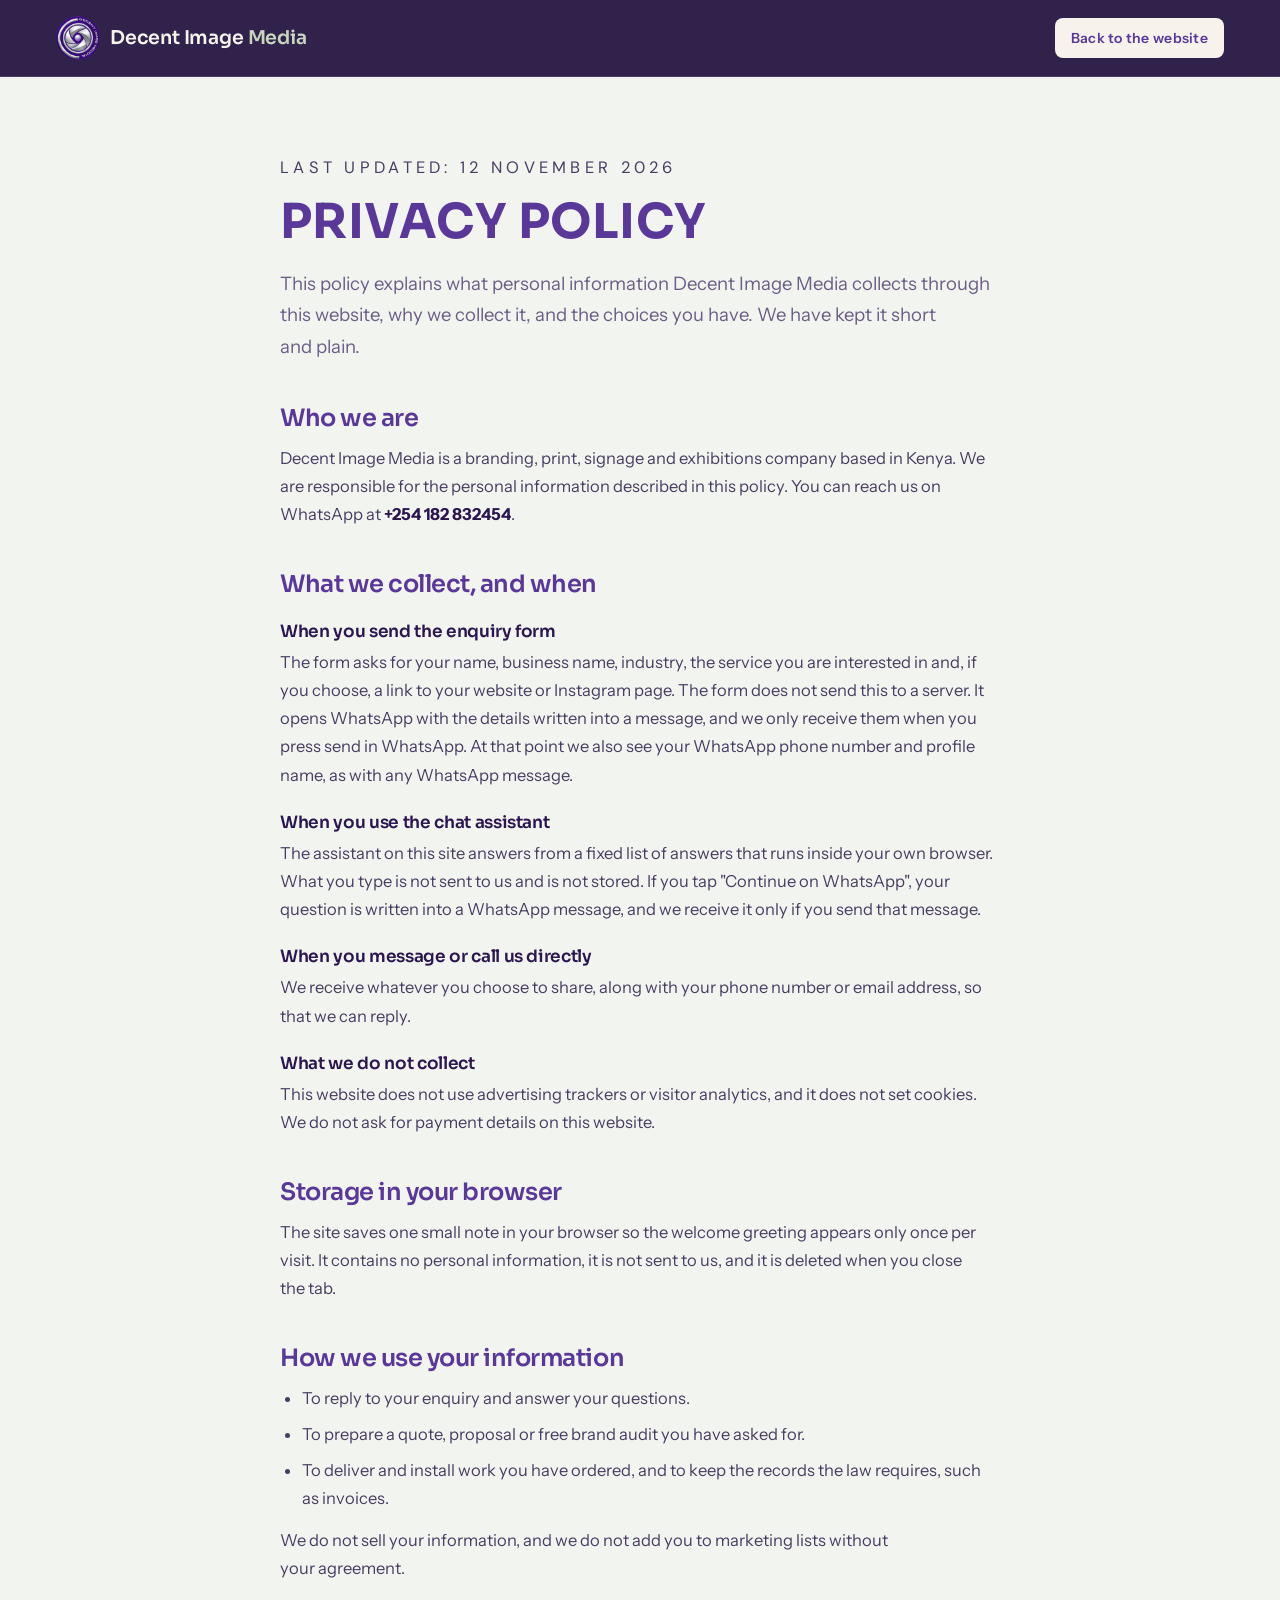
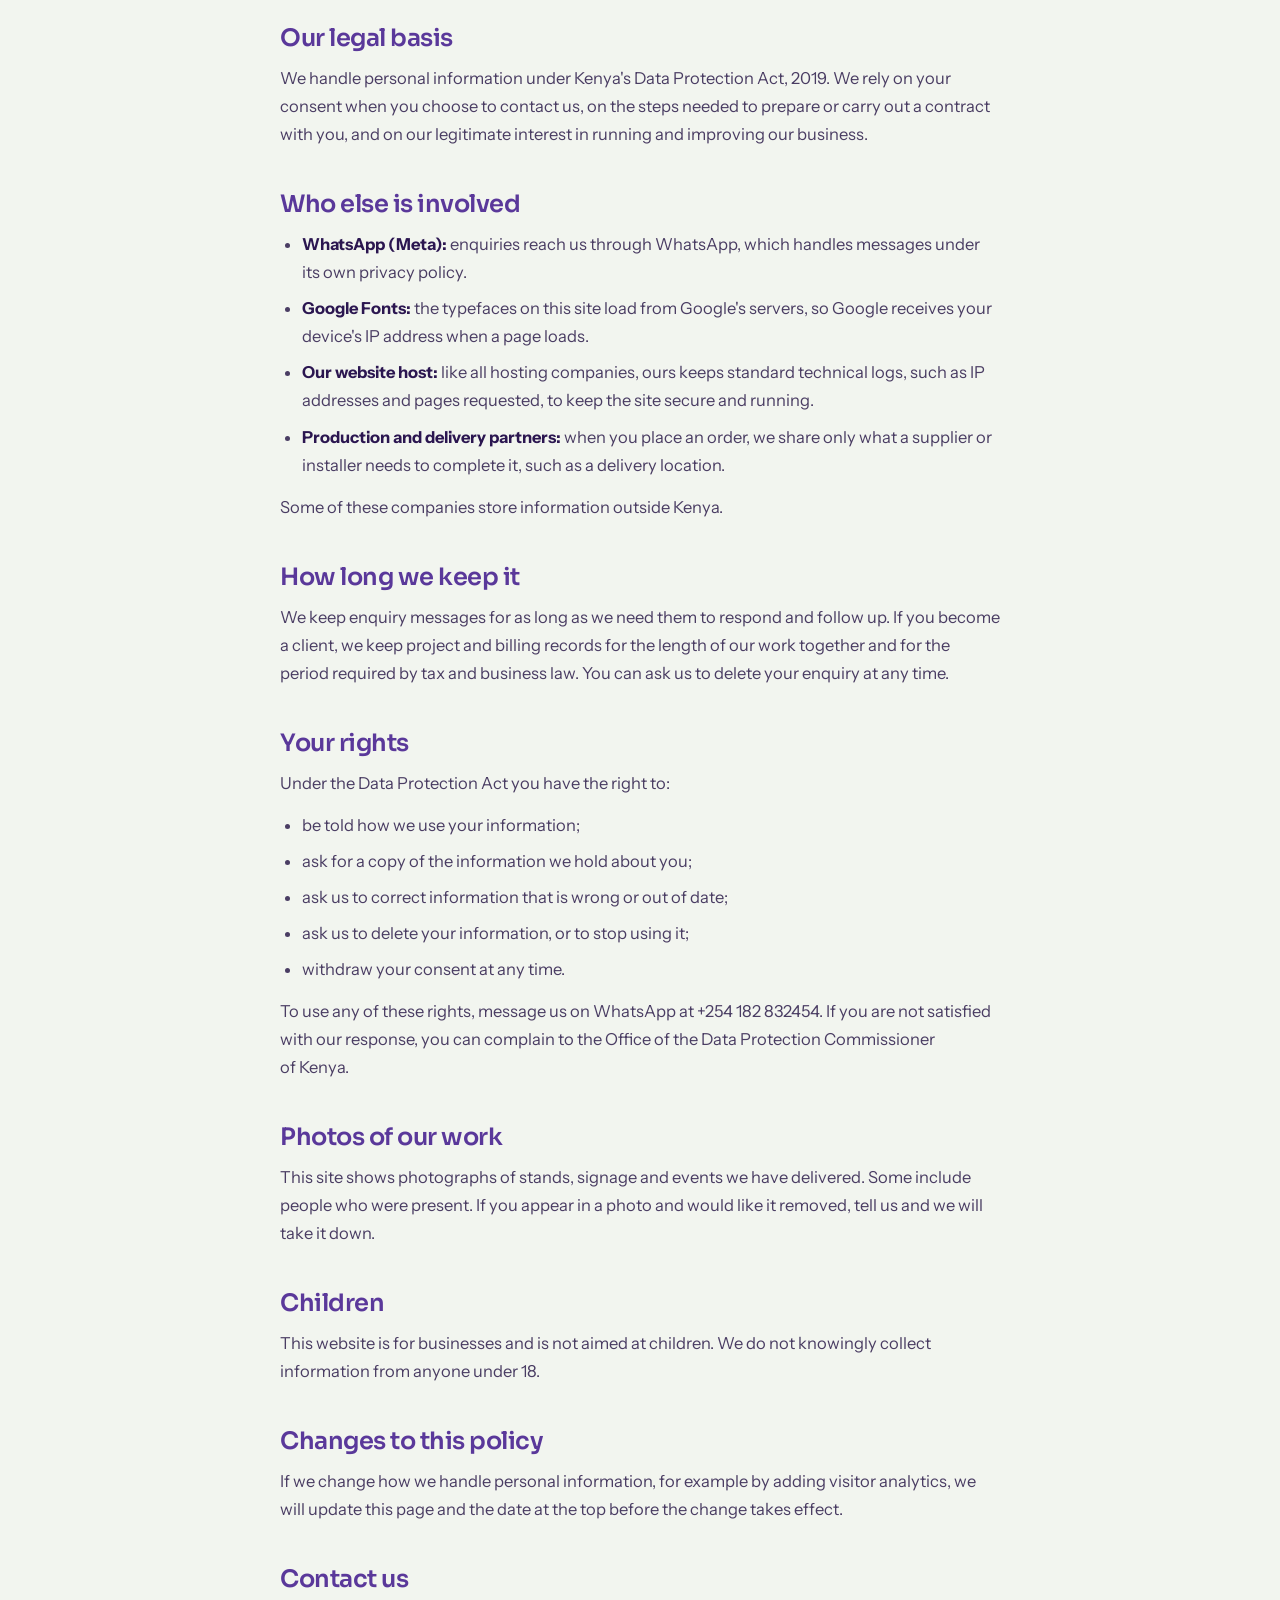
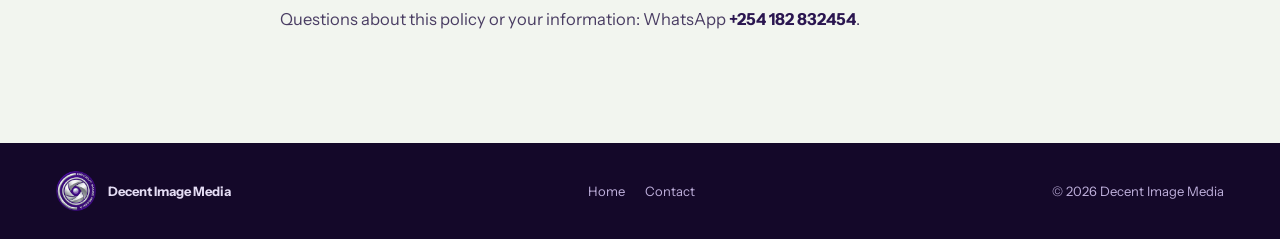
==== privacy.html @ 359ee197 "Add privacy policy page and link it from the footer and form Co-Authored-By: Claude Fable 5.2 <norep" ====
<!doctype html>
<html lang="en">
<head>
<meta charset="utf-8">
<meta name="viewport" content="width=device-width, initial-scale=1">
<title>Privacy Policy | Decent Image Media</title>
<meta name="description" content="How Decent Image Media collects, uses and protects personal information from visitors to this website.">
<link rel="preconnect" href="https://fonts.googleapis.com">
<link rel="preconnect" href="https://fonts.gstatic.com" crossorigin>
<link href="https://fonts.googleapis.com/css2?family=DM+Sans:wght@400;500&family=Instrument+Sans:wght@400;500;600&family=Sora:wght@400;500;600;700&family=Syncopate:wght@700&display=swap" rel="stylesheet">
<link rel="icon" type="image/png" href="favicon.png">
<link rel="stylesheet" href="styles.css">
</head>
<body>
<a class="skip" href="#policy">Skip to content</a>

<header class="nav">
  <a class="logo" href="index.html" aria-label="Decent Image Media home">
    <img class="logo-img" src="logo.png" width="44" height="44" alt=""><span>Decent Image <em>Media</em></span>
  </a>
  <a class="btn btn-sm" href="index.html">Back to the website</a>
</header>

<main id="policy" class="policy">
  <p class="eyebrow">Last updated: 12 November 2026</p>
  <h1>Privacy Policy</h1>
  <p class="policy-lead">This policy explains what personal information Decent Image Media collects through this website, why we collect it, and the choices you have. We have kept it short and plain.</p>

  <!-- DRAFT: have a lawyer review this before relying on it.
       TODO(owner): add your registered business name, office address and privacy email under "Who we are" and "Contact us". -->

  <h2>Who we are</h2>
  <p>Decent Image Media is a branding, print, signage and exhibitions company based in Kenya. We are responsible for the personal information described in this policy. You can reach us on WhatsApp at <strong>+254 182 832454</strong>.</p>

  <h2>What we collect, and when</h2>
  <h3>When you send the enquiry form</h3>
  <p>The form asks for your name, business name, industry, the service you are interested in and, if you choose, a link to your website or Instagram page. The form does not send this to a server. It opens WhatsApp with the details written into a message, and we only receive them when you press send in WhatsApp. At that point we also see your WhatsApp phone number and profile name, as with any WhatsApp message.</p>

  <h3>When you use the chat assistant</h3>
  <p>The assistant on this site answers from a fixed list of answers that runs inside your own browser. What you type is not sent to us and is not stored. If you tap "Continue on WhatsApp", your question is written into a WhatsApp message, and we receive it only if you send that message.</p>

  <h3>When you message or call us directly</h3>
  <p>We receive whatever you choose to share, along with your phone number or email address, so that we can reply.</p>

  <h3>What we do not collect</h3>
  <p>This website does not use advertising trackers or visitor analytics, and it does not set cookies. We do not ask for payment details on this website.</p>

  <h2>Storage in your browser</h2>
  <p>The site saves one small note in your browser so the welcome greeting appears only once per visit. It contains no personal information, it is not sent to us, and it is deleted when you close the tab.</p>

  <h2>How we use your information</h2>
  <ul>
    <li>To reply to your enquiry and answer your questions.</li>
    <li>To prepare a quote, proposal or free brand audit you have asked for.</li>
    <li>To deliver and install work you have ordered, and to keep the records the law requires, such as invoices.</li>
  </ul>
  <p>We do not sell your information, and we do not add you to marketing lists without your agreement.</p>

  <h2>Our legal basis</h2>
  <p>We handle personal information under Kenya's Data Protection Act, 2019. We rely on your consent when you choose to contact us, on the steps needed to prepare or carry out a contract with you, and on our legitimate interest in running and improving our business.</p>

  <h2>Who else is involved</h2>
  <ul>
    <li><strong>WhatsApp (Meta):</strong> enquiries reach us through WhatsApp, which handles messages under its own privacy policy.</li>
    <li><strong>Google Fonts:</strong> the typefaces on this site load from Google's servers, so Google receives your device's IP address when a page loads.</li>
    <li><strong>Our website host:</strong> like all hosting companies, ours keeps standard technical logs, such as IP addresses and pages requested, to keep the site secure and running.</li>
    <li><strong>Production and delivery partners:</strong> when you place an order, we share only what a supplier or installer needs to complete it, such as a delivery location.</li>
  </ul>
  <p>Some of these companies store information outside Kenya.</p>

  <h2>How long we keep it</h2>
  <p>We keep enquiry messages for as long as we need them to respond and follow up. If you become a client, we keep project and billing records for the length of our work together and for the period required by tax and business law. You can ask us to delete your enquiry at any time.</p>

  <h2>Your rights</h2>
  <p>Under the Data Protection Act you have the right to:</p>
  <ul>
    <li>be told how we use your information;</li>
    <li>ask for a copy of the information we hold about you;</li>
    <li>ask us to correct information that is wrong or out of date;</li>
    <li>ask us to delete your information, or to stop using it;</li>
    <li>withdraw your consent at any time.</li>
  </ul>
  <p>To use any of these rights, message us on WhatsApp at +254 182 832454. If you are not satisfied with our response, you can complain to the Office of the Data Protection Commissioner of Kenya.</p>

  <h2>Photos of our work</h2>
  <p>This site shows photographs of stands, signage and events we have delivered. Some include people who were present. If you appear in a photo and would like it removed, tell us and we will take it down.</p>

  <h2>Children</h2>
  <p>This website is for businesses and is not aimed at children. We do not knowingly collect information from anyone under 18.</p>

  <h2>Changes to this policy</h2>
  <p>If we change how we handle personal information, for example by adding visitor analytics, we will update this page and the date at the top before the change takes effect.</p>

  <h2>Contact us</h2>
  <p>Questions about this policy or your information: WhatsApp <strong>+254 182 832454</strong>.</p>
</main>

<footer class="footer">
  <div class="foot-brand">
    <img src="logo.png" width="40" height="40" alt="">
    <div><b>Decent Image Media</b></div>
  </div>
  <div class="foot-links"><a href="index.html">Home</a><a href="index.html#book">Contact</a></div>
  <span>© 2026 Decent Image Media</span>
</footer>
</body>
</html>
---- styles.css ----
:root{
  /* very faded sage surfaces */
  --bg:#f2f5ef; --bg2:#e8eee4; --card:#fafbf8; --line:#d5ddd0;
  /* purple for type, icons, accents */
  --ink:#2b1650; --muted:#6c5d86;
  --purple:#5a389a; --purple2:#7650b8; --purple-deep:#1f0f3d;
  --on-purple:#f6f2fc;
  --serif:"Cormorant Garamond",Georgia,"Times New Roman",serif;
  --sans:Inter,system-ui,-apple-system,"Segoe UI",Roboto,sans-serif;
}
*{box-sizing:border-box;margin:0;padding:0}
html{scroll-behavior:smooth}
body{background:var(--bg);color:var(--ink);font:400 16px/1.6 var(--sans);-webkit-font-smoothing:antialiased}
a{color:inherit;text-decoration:none}
img,video{max-width:100%;display:block}
em{font-style:italic;color:var(--purple2)}

/* placeholders: obvious until replaced with real data */
.ph{outline:1px dashed rgba(90,56,154,.55);outline-offset:2px;border-radius:3px}

.bar{background:var(--purple-deep);color:#d9cdf0;text-align:center;font-size:13px;padding:9px 16px}
.bar strong{font-variant-numeric:tabular-nums;margin:0 6px;color:#fff}

.nav{display:flex;align-items:center;justify-content:space-between;gap:16px;padding:16px clamp(16px,5vw,56px);position:sticky;top:0;z-index:10;background:rgba(242,245,239,.92);backdrop-filter:blur(10px);border-bottom:1px solid var(--line)}
.logo{display:flex;align-items:center;gap:10px;font-family:var(--serif);font-size:22px;font-weight:600;letter-spacing:.02em;color:var(--purple)}
.logo-img{width:44px;height:44px;border-radius:50%;display:block}
.sr{position:absolute;left:-9999px}
.logo-mark{display:grid;place-items:center;width:34px;height:34px;border:1.5px solid var(--purple);color:var(--purple);font-size:20px}
.nav nav{display:flex;gap:28px;font-size:14px;color:var(--muted)}
.nav nav a:hover{color:var(--purple)}

.btn{display:inline-block;background:var(--purple);color:var(--on-purple);font-weight:600;border-radius:2px;padding:12px 22px;letter-spacing:.02em;transition:transform .15s,box-shadow .15s,background .15s}
.btn:hover{background:var(--purple2);transform:translateY(-1px);box-shadow:0 8px 26px rgba(90,56,154,.28)}
.btn-sm{padding:9px 16px;font-size:14px}
.btn-lg{padding:16px 34px;font-size:17px}
.btn-ghost{color:var(--purple);border-bottom:1px solid var(--purple);padding-bottom:2px}

.hero{max-width:980px;margin:0 auto;padding:clamp(28px,4vw,56px) 20px 56px;text-align:center}
.eyebrow{text-transform:uppercase;letter-spacing:.22em;font-size:12px;color:var(--purple2);margin-bottom:20px}
h1,h2,h3{font-family:var(--serif);font-weight:600;line-height:1.1;color:var(--purple)}
h1{font-size:clamp(34px,4.6vw,54px);margin-bottom:28px}
h2{font-size:clamp(30px,4.2vw,46px);margin-bottom:18px;text-align:center}
h3{font-size:22px;margin-bottom:8px}

.vsl{position:relative;aspect-ratio:16/9;max-width:820px;margin:0 auto 32px;background:radial-gradient(circle at 50% 40%,#4a2f80,#1f0f3d);border-radius:6px;display:grid;place-items:center;overflow:hidden;box-shadow:0 30px 70px rgba(43,22,80,.28)}
.vsl video,.vsl iframe{position:absolute;inset:0;width:100%;height:100%}
.vsl-play{width:76px;height:76px;border-radius:50%;border:1.5px solid #cfc0ee;background:rgba(255,255,255,.1);color:#fff;display:grid;place-items:center;cursor:pointer;transition:transform .2s,background .2s}
.vsl-play:hover{transform:scale(1.07);background:rgba(255,255,255,.2)}
.vsl-note{position:absolute;bottom:12px;left:0;right:0;font-size:12px;color:#cfc0ee;padding:0 16px}

.cta-row{display:flex;gap:24px;align-items:center;justify-content:center;flex-wrap:wrap}
.trust-near-cta{list-style:none;display:flex;gap:10px 26px;justify-content:center;flex-wrap:wrap;margin-top:18px;font-size:14px;color:var(--muted)}
.trust-near-cta.center{margin-top:22px}
.star{color:var(--purple2);letter-spacing:2px}

.stats{display:grid;grid-template-columns:repeat(4,1fr);max-width:1100px;margin:0 auto;border-block:1px solid var(--line)}
.stats div{padding:30px 16px;text-align:center;border-right:1px solid var(--line)}
.stats div:last-child{border-right:0}
.stats b{display:block;font:600 clamp(30px,4vw,46px)/1 var(--serif);color:var(--purple);margin-bottom:8px}
.stats span{font-size:13px;color:var(--muted)}

.section{padding:clamp(56px,8vw,96px) clamp(16px,5vw,56px)}
.section.alt{background:var(--bg2)}
.section>*{max-width:1100px;margin-inline:auto}
.lead{text-align:center;color:var(--muted);max-width:640px!important;margin-bottom:36px}
.section h2+.grid3,.section h2+.grid4{margin-top:36px}
.grid3{display:grid;grid-template-columns:repeat(3,1fr);gap:20px}
.grid4{display:grid;grid-template-columns:repeat(4,1fr);gap:20px}
.card{background:var(--card);border:1px solid var(--line);border-radius:4px;padding:26px}
.card p,.card footer{color:var(--muted);font-size:15px}
blockquote.card footer{margin-top:14px;font-size:13px}

.offer{display:grid;grid-template-columns:1.3fr 1fr;gap:0;border:1.5px solid var(--purple);border-radius:4px;overflow:hidden;margin-top:32px!important}
.offer-body{padding:32px;background:var(--card)}
.offer-why{color:var(--muted);margin-bottom:20px;font-size:15px}
.offer-why strong{color:var(--purple)}
.checks{list-style:none;display:grid;gap:12px}
.checks li{padding-left:28px;position:relative}
.checks li::before{content:"✓";position:absolute;left:0;color:var(--purple2);font-weight:700}
.offer-price{padding:32px;background:var(--purple-deep);color:var(--on-purple);display:flex;flex-direction:column;gap:14px;align-items:center;justify-content:center;text-align:center}
.was{text-decoration:line-through;color:#bfb0dc}
.now{font:600 36px/1.1 var(--serif);color:#fff}
.offer-price small{color:#bfb0dc}
.offer-price .btn{background:var(--bg);color:var(--purple)}
.offer-price .btn:hover{background:#fff}

.steps{list-style:none;display:grid;grid-template-columns:repeat(3,1fr);gap:20px;margin-top:36px!important}
.steps li{padding:8px 20px 8px 0}
.steps b{display:grid;place-items:center;width:42px;height:42px;border:1.5px solid var(--purple);color:var(--purple);border-radius:50%;margin-bottom:14px;font-family:var(--serif);font-size:20px}
.steps p{color:var(--muted);font-size:15px}

.faq{max-width:760px!important;margin-top:28px!important}
.faq details{border-bottom:1px solid var(--line);padding:18px 0}
.faq summary{cursor:pointer;font-weight:500;list-style:none;display:flex;justify-content:space-between;gap:12px;color:var(--purple)}
.faq summary::after{content:"+";color:var(--purple2)}
.faq details[open] summary::after{content:"–"}
.faq p{color:var(--muted);margin-top:10px;font-size:15px}

.final{text-align:center;padding:clamp(64px,9vw,110px) 20px;background:linear-gradient(180deg,var(--bg2),#dfe8da)}
.final h2{max-width:720px;margin-inline:auto}
.final p{color:var(--muted);margin-bottom:28px}
.form{max-width:520px;margin:0 auto;display:grid;gap:14px;text-align:left}
.form label{display:grid;gap:6px;font-size:13px;color:var(--muted)}
.form input,.form select{background:#fff;border:1px solid var(--line);color:var(--ink);border-radius:2px;padding:13px 14px;font:inherit;font-size:16px}
.form input:focus,.form select:focus{outline:2px solid var(--purple2);outline-offset:1px}
.form .btn{margin-top:6px;border:0;cursor:pointer;text-align:center}
.form-note{font-size:13px;margin:0!important;text-align:center}

.footer{display:flex;justify-content:space-between;flex-wrap:wrap;gap:8px;padding:28px clamp(16px,5vw,56px);background:var(--purple-deep);font-size:13px;color:#bfb0dc}
.footer a:hover{color:#fff}

@media(max-width:860px){
  .nav nav{display:none}
  .grid3,.steps,.offer{grid-template-columns:1fr}
  .grid4{grid-template-columns:1fr 1fr}
  .stats{grid-template-columns:1fr 1fr}
  .stats div:nth-child(2){border-right:0}
  .stats div:nth-child(-n+2){border-bottom:1px solid var(--line)}
  .bar-slots{display:none}
}
@media(max-width:520px){
  .grid4{grid-template-columns:1fr}
  .btn-sm{padding:8px 12px;font-size:13px}
  .logo{font-size:18px}
}
@media(prefers-reduced-motion:reduce){*{transition:none!important;scroll-behavior:auto!important}}

/* packages */
.packages{display:grid;grid-template-columns:repeat(3,1fr);gap:22px;align-items:stretch;margin-top:36px!important}
.pack{position:relative;display:flex;flex-direction:column;gap:12px;background:var(--card);border:1px solid var(--line);border-radius:4px;padding:30px 26px}
.pack .checks{flex:1;align-content:start;margin:4px 0 8px;font-size:15px}
.pack .btn{text-align:center;align-self:stretch}
.pack-tag{font-size:12px;letter-spacing:.06em;text-transform:uppercase;color:var(--purple2)}
.pack-line{font-family:var(--serif);font-size:22px;font-style:italic;color:var(--muted)}
.pack-inc{font-weight:600;color:var(--purple);font-size:14px}
.pack-result{font-size:14px;color:var(--muted)}
.pack-result strong{color:var(--purple)}
.pack-featured{background:var(--purple-deep);border-color:var(--purple-deep);color:var(--on-purple);transform:translateY(-14px);box-shadow:0 30px 60px rgba(43,22,80,.3)}
.pack-featured h3{color:#fff}
.pack-featured .pack-tag,.pack-featured .pack-line,.pack-featured .pack-result,.pack-featured .pack-inc{color:#cfc0ee}
.pack-featured .pack-result strong{color:#fff}
.pack-featured .checks li::before{color:#bda6f0}
.pack-featured .btn{background:var(--bg);color:var(--purple)}
.pack-featured .btn:hover{background:#fff}
.pack-badge{position:absolute;top:-13px;left:50%;transform:translateX(-50%);background:var(--purple2);color:#fff;font-size:12px;font-weight:600;letter-spacing:.12em;text-transform:uppercase;padding:5px 16px;border-radius:99px}
.pack-note{max-width:720px!important;text-align:center;color:var(--muted);font-size:14px;margin-top:34px!important}
@media(max-width:1000px){.packages{grid-template-columns:1fr;max-width:520px;margin-inline:auto}.pack-featured{transform:none;order:-1}}

/* two-part structure */
.eyebrow.center{text-align:center;margin-bottom:14px}
.sub{text-align:center;margin-top:56px!important;margin-bottom:20px;font-size:28px}

/* events & exhibitions */
.stands{display:grid;grid-template-columns:1fr 1fr;gap:24px;margin-top:36px!important}
.stand{display:flex;flex-direction:column;background:var(--card);border:1px solid var(--line);border-radius:4px;overflow:hidden}
.stand-body{display:flex;flex-direction:column;gap:12px;padding:28px 26px;flex:1}
.stand-body .checks{flex:1;align-content:start;font-size:15px;margin:4px 0 8px}
.stand-body .btn{text-align:center}
.photo{aspect-ratio:16/10;display:grid;place-items:center;background:repeating-linear-gradient(135deg,#e3eadf 0 14px,#eaf0e6 14px 28px);color:var(--muted);font-size:13px;outline-offset:-10px}
.stand img{aspect-ratio:16/10;width:100%;object-fit:cover}
.chips{list-style:none;display:flex;flex-wrap:wrap;justify-content:center;gap:10px;max-width:820px!important}
.chips li{border:1px solid var(--purple);color:var(--purple);border-radius:99px;padding:8px 18px;font-size:14px;background:var(--card)}
.record{display:grid;grid-template-columns:repeat(3,1fr);gap:22px}
.record-card{background:var(--card);border:1px solid var(--line);border-radius:4px;padding:34px 30px;display:flex;flex-direction:column;gap:38px}
.record-card b{align-self:flex-end;font:500 clamp(40px,5vw,64px)/1 var(--sans);color:#b9b3c6;letter-spacing:-.02em}
.record-card b small{font-size:.38em;font-weight:500;margin-left:2px}
.record-card.accent b{color:var(--purple)}
.record-card span{font-size:18px;color:var(--ink);max-width:14ch}
@media(max-width:860px){.stands,.record{grid-template-columns:1fr}.record-card{gap:18px}}

/* ===== v4: agency layout ===== */
.hero-sub{max-width:620px;margin:-8px auto 32px;color:var(--muted);font-size:17px}
h1{font-size:clamp(40px,6.4vw,78px);letter-spacing:-.01em}

.logos{text-align:center;padding:34px 16px;border-bottom:1px solid var(--line)}
.logos p{font-size:12px;letter-spacing:.18em;text-transform:uppercase;color:var(--muted);margin-bottom:18px}
.logo-row{display:flex;flex-wrap:wrap;justify-content:center;gap:16px 40px;color:#a49bb6;font-weight:600}

.sec-head{display:flex;justify-content:space-between;align-items:flex-end;gap:16px;flex-wrap:wrap;margin-bottom:30px}
.sec-head h2{text-align:left;margin:0}
.sec-head p{color:var(--muted)}
.work{display:grid;grid-template-columns:repeat(3,1fr);gap:18px}
.tile{display:block;border-radius:4px;overflow:hidden;background:var(--card);border:1px solid var(--line);transition:transform .2s}
.tile:hover{transform:translateY(-3px)}
.tile-xl{grid-column:span 2;grid-row:span 2}
.tile-xl .photo{aspect-ratio:auto;height:calc(100% - 64px);min-height:300px}
.tile-cap{display:flex;justify-content:space-between;gap:10px;padding:16px 18px;font-size:14px;height:64px;align-items:center}
.tile-cap span{color:var(--purple);font-weight:600}
.tile-cap b{color:var(--muted);font-weight:400}

.lines{display:grid;grid-template-columns:1fr 1fr;gap:20px;margin-top:36px!important}
.line{background:var(--card);border:1px solid var(--line);border-radius:4px;padding:30px 28px}
.line-no{display:block;font:600 14px/1 var(--sans);letter-spacing:.14em;color:var(--purple2);margin-bottom:14px}
.line h3{font-size:30px}
.line-sub{color:var(--muted);font-size:15px;margin-bottom:18px}
.tags{list-style:none;display:flex;flex-wrap:wrap;gap:8px}
.tags li{background:var(--bg2);color:var(--ink);border-radius:99px;padding:6px 14px;font-size:13px}
.pack .btn{margin-top:auto}

/* dark "main stage" section for events */
.stage{background:var(--purple-deep);color:var(--on-purple)}
.stage h2,.stage h3{color:#fff}
.stage .lead,.stage .eyebrow{color:#cfc0ee}
.stage .stand{background:#2a1850;border-color:#3d2a66}
.stage .stand .pack-tag{color:#bda6f0}
.stage .stand .pack-line,.stage .stand .checks{color:#e4dcf4}
.stage .checks li::before{color:#bda6f0}
.stage .stand .btn{background:var(--bg);color:var(--purple)}
.stage .photo{background:repeating-linear-gradient(135deg,#2f1c58 0 14px,#35215f 14px 28px);color:#bda6f0}
.stage .chips li{background:transparent;border-color:#bda6f0;color:#e4dcf4}
.stage .record{margin-top:56px!important}
.stage .record-card{background:#2a1850;border-color:#3d2a66}
.stage .record-card b{color:#7d6aa3}
.stage .record-card.accent b{color:#d9c8ff}
.stage .record-card span{color:#e4dcf4}
.stage .ph{outline-color:rgba(189,166,240,.6)}

.steps4{grid-template-columns:repeat(4,1fr)}
.grid3 .card .line-no{margin-bottom:10px}

.footer{align-items:center}
.foot-brand{display:flex;gap:12px;align-items:center;color:#e4dcf4}
.foot-links{display:flex;gap:20px;flex-wrap:wrap}

@media(max-width:860px){
  .work{grid-template-columns:1fr 1fr}
  .tile-xl{grid-column:span 2;grid-row:auto}
  .tile-xl .photo{height:auto;aspect-ratio:16/10;min-height:0}
  .lines,.steps4{grid-template-columns:1fr}
}
@media(max-width:520px){
  .work{grid-template-columns:1fr}
  .tile-xl{grid-column:auto}
}

/* real work photos */
.tile img{width:100%;aspect-ratio:16/10;object-fit:cover;display:block}
.tile-xl img{aspect-ratio:auto;height:calc(100% - 64px);min-height:300px}
.stand img{width:100%;aspect-ratio:16/10;object-fit:cover;object-position:center 35%}
.logo-row span{font:600 20px/1 var(--serif);color:var(--purple);opacity:.75;letter-spacing:.02em}
@media(max-width:860px){.tile-xl img{height:auto;aspect-ratio:16/10;min-height:0}}
/* equal-height work grid: photos fill each tile */
.work{grid-auto-rows:330px}
.tile{display:flex;flex-direction:column}
.tile img,.tile .photo{flex:1;min-height:0;height:auto;aspect-ratio:auto}
.tile-cap{flex:none}
@media(max-width:860px){
  .work{grid-auto-rows:auto}
  .tile img,.tile .photo{flex:none;aspect-ratio:16/10}
}

/* ===================== v5: type, motion, polish ===================== */
/* Licensed fonts: drop .woff2 files in /fonts (see fonts/README.md). Fallbacks load until then. */
@font-face{font-family:"Couture";src:local("Couture"),url(fonts/Couture-Bold.woff2) format("woff2");font-weight:700;font-display:swap}
@font-face{font-family:"PolySans";src:local("PolySans Neutral"),url(fonts/PolySans-Neutral.woff2) format("woff2");font-weight:400;font-display:swap}
@font-face{font-family:"PolySans";src:local("PolySans Median"),url(fonts/PolySans-Median.woff2) format("woff2");font-weight:500 600;font-display:swap}
@font-face{font-family:"PolySans";src:local("PolySans Bulky"),url(fonts/PolySans-Bulky.woff2) format("woff2");font-weight:700;font-display:swap}
@font-face{font-family:"Peridot";src:local("Peridot PE"),local("Peridot"),url(fonts/Peridot-Regular.woff2) format("woff2");font-weight:400;font-display:swap}
@font-face{font-family:"Peridot";src:url(fonts/Peridot-Medium.woff2) format("woff2");font-weight:500;font-display:swap}
@font-face{font-family:"Peridot";src:url(fonts/Peridot-SemiBold.woff2) format("woff2");font-weight:600;font-display:swap}
@font-face{font-family:"Quartz";src:local("Quartz"),url(fonts/Quartz-Regular.woff2) format("woff2");font-weight:400;font-display:swap}
@font-face{font-family:"Quartz";src:url(fonts/Quartz-Medium.woff2) format("woff2");font-weight:500 600;font-display:swap}

:root{
  --display:"Couture","Syncopate","Sora",system-ui,sans-serif;          /* hero headline */
  --serif:"PolySans","Sora",system-ui,-apple-system,sans-serif;         /* titles (var name kept) */
  --sans:"Peridot","Instrument Sans",system-ui,-apple-system,"Segoe UI",sans-serif; /* body */
  --label:"Quartz","DM Sans",system-ui,sans-serif;                      /* labels, captions */
  --ease-out:cubic-bezier(.22,1,.36,1);
  --radius:10px;
}
body{font-family:var(--sans);font-size:16.5px;text-rendering:optimizeLegibility}
::selection{background:var(--purple);color:#fff}
h1,h2,h3{font-family:var(--serif);font-weight:600;letter-spacing:-.02em;text-wrap:balance}
h1{font-family:var(--display);font-weight:700;text-transform:uppercase;letter-spacing:.01em;line-height:1.08;font-size:clamp(27px,4.5vw,60px);margin-bottom:22px}
h2{font-size:clamp(28px,3.6vw,44px);line-height:1.08}
h3{font-size:21px;line-height:1.2}
em{font-style:normal;color:var(--purple2)}
p{text-wrap:pretty}
.logo{font-family:var(--serif);font-weight:600;font-size:19px;letter-spacing:-.01em}
.hero-sub{margin-top:0}
.eyebrow,.pack-tag,.line-no,.tile-cap,.chips li,.tags li,.logos p,.vsl-note,.pack-badge,.bar,.how-photo figcaption,.form label,.trust-near-cta{font-family:var(--label)}
.pack-line{font-family:var(--serif);font-style:normal;font-size:17px;font-weight:400}
.line h3{font-size:27px}
.sub{font-size:25px}
.stats b,.now,.steps b,.record-card b{font-family:var(--serif);font-weight:600;font-variant-numeric:tabular-nums}
.logo-row span{font:600 17px/1 var(--serif);letter-spacing:-.01em}

/* softer, consistent corners */
.card,.line,.pack,.stand,.tile,.record-card,.offer,.vsl,.form input,.form select{border-radius:var(--radius)}
.btn{border-radius:8px}

/* skip link + focus */
.skip{position:absolute;left:12px;top:-60px;background:var(--purple);color:#fff;padding:10px 16px;border-radius:8px;z-index:50;transition:top .15s var(--ease-out)}
.skip:focus{top:12px}
:focus-visible{outline:2px solid var(--purple2);outline-offset:3px;border-radius:4px}
.stage :focus-visible{outline-color:#d9c8ff}

/* tactile buttons */
.btn{transition:transform .16s var(--ease-out),background-color .16s var(--ease-out),box-shadow .2s var(--ease-out)}
.btn:active{transform:scale(.97)}
.btn-ghost{transition:opacity .16s var(--ease-out)}
@media(hover:hover){.btn-ghost:hover{opacity:.7}}
@media(hover:none){.btn:hover{transform:none;box-shadow:none}}

/* header */
.nav{transition:box-shadow .25s var(--ease-out)}
.nav.scrolled{box-shadow:0 6px 24px rgba(43,22,80,.08)}
.nav nav a{position:relative;padding:6px 0;transition:color .16s var(--ease-out)}
.menu-btn{display:none;width:44px;height:44px;border:0;background:none;cursor:pointer;flex-direction:column;justify-content:center;align-items:center;gap:6px;border-radius:8px;margin-left:auto}
.menu-btn span{display:block;width:22px;height:2px;background:var(--purple);border-radius:2px;transition:transform .2s var(--ease-out)}
.menu-btn[aria-expanded="true"] span:first-child{transform:translateY(4px) rotate(45deg)}
.menu-btn[aria-expanded="true"] span:last-child{transform:translateY(-4px) rotate(-45deg)}

/* work tiles: image zoom instead of card lift */
.tile{transition:box-shadow .3s var(--ease-out);overflow:hidden}
.tile:hover{transform:none}
.tile img{transition:transform .5s var(--ease-out)}
@media(hover:hover){
  .tile:hover{box-shadow:0 18px 40px rgba(43,22,80,.14)}
  .tile:hover img{transform:scale(1.04)}
  .line,.stand{transition:border-color .2s var(--ease-out)}
  .line:hover{border-color:var(--purple2)}
}
.tile-cap{position:relative;background:var(--card);z-index:1}
.tile-cap b{text-align:right}

/* how we work */
.how{display:grid;grid-template-columns:.9fr 1.1fr;gap:clamp(28px,5vw,72px);align-items:center}
.how h2{text-align:left;margin-bottom:28px}
.how .eyebrow{margin-bottom:14px}
.how-photo{border-radius:var(--radius);overflow:hidden;position:relative;aspect-ratio:4/5;max-height:620px}
.how-photo img{width:100%;height:100%;object-fit:cover;object-position:center 40%}
.how-photo figcaption{position:absolute;left:12px;bottom:12px;background:rgba(31,15,61,.82);color:#fff;font-size:12.5px;padding:7px 12px;border-radius:99px;backdrop-filter:blur(6px)}
.steps-v{display:grid;grid-template-columns:1fr;gap:6px;margin:0!important}
.steps-v li{display:flex;gap:18px;align-items:flex-start;padding:16px 0;border-top:1px solid var(--line)}
.steps-v b{flex:none;margin:0;width:38px;height:38px;font-size:16px}
.steps-v h3{margin-bottom:2px}

/* FAQ feel */
.faq summary{transition:color .16s var(--ease-out);padding:4px 0}
.faq summary::after{transition:transform .2s var(--ease-out);font-size:20px;line-height:1}
.faq details[open] summary::after{content:"+";transform:rotate(45deg)}

/* scroll reveal (only when JS is on and motion is allowed) */
@media(prefers-reduced-motion:no-preference){
  .js .reveal{opacity:0;transform:translateY(14px);transition:opacity .6s var(--ease-out),transform .6s var(--ease-out)}
  .js .reveal.in{opacity:1;transform:none}
  @media(min-width:1001px){.js .pack-featured.reveal.in{transform:translateY(-14px)}}
}

@media(max-width:860px){
  .menu-btn{display:flex;order:3}
  .nav{flex-wrap:wrap}
  .nav .btn-sm{margin-left:auto}
  .nav nav{display:none;order:4;width:100%;flex-direction:column;gap:0;padding:6px 0 4px}
  .nav nav.open{display:flex}
  .nav nav a{padding:14px 2px;border-top:1px solid var(--line);font-size:16px;color:var(--ink)}
  .how{grid-template-columns:1fr}
  .how-photo{aspect-ratio:4/3;max-height:none}
}
@media(max-width:520px){.logo span{display:none}}

/* ===================== v6: royal treatment ===================== */
:root{--ivory:#f7f3ec;--platinum:#cfc9dc;--royal:#1b0c38;--royal2:#2d1759;--sage-soft:#c8d6c0}

/* dark, translucent header that sits on the royal hero */
.nav{background:rgba(27,12,56,.9);border-bottom:1px solid rgba(207,201,220,.16)}
.nav.scrolled{box-shadow:0 10px 30px rgba(15,6,34,.35)}
.logo{color:var(--ivory)}
.logo em{color:var(--sage-soft)}
.nav nav{color:var(--platinum)}
.nav nav a:hover{color:#fff}
.nav .btn-sm{background:var(--ivory);color:var(--purple)}
.nav .btn-sm:hover{background:#fff}
.menu-btn span{background:var(--ivory)}
.bar{background:#140829;color:var(--platinum);letter-spacing:.04em}

/* royal hero */
.royal{position:relative;background:
  radial-gradient(900px 480px at 50% -8%,rgba(118,80,184,.42),transparent 70%),
  radial-gradient(700px 500px at 88% 105%,rgba(157,176,149,.14),transparent 70%),
  linear-gradient(180deg,var(--royal),var(--royal2));
  color:var(--ivory);overflow:hidden}
.royal::after{content:"";position:absolute;inset:auto 0 0 0;height:1px;background:linear-gradient(90deg,transparent,rgba(207,201,220,.45),transparent)}
.royal .hero{padding-top:clamp(44px,6vw,84px);padding-bottom:clamp(48px,6vw,80px)}
.royal h1{color:var(--ivory);letter-spacing:.03em}
.royal h1 em{color:var(--sage-soft)}
.royal .eyebrow{color:var(--platinum)}
.royal .hero-sub{color:#d6cde8;font-size:18px}
.royal .vsl{background:radial-gradient(circle at 50% 40%,#4a2f80,#170a30);border:1px solid rgba(207,201,220,.28);box-shadow:0 40px 90px rgba(8,3,20,.55);outline:1px solid rgba(207,201,220,.14);outline-offset:9px}
.royal .btn-lg{background:var(--ivory);color:var(--purple)}
.royal .btn-lg:hover{background:#fff;box-shadow:0 10px 34px rgba(247,243,236,.18)}
.royal .btn-ghost{color:var(--ivory);border-color:rgba(247,243,236,.5)}
.royal .trust-near-cta{color:#bdb2d4}
.royal .star{color:var(--sage-soft)}
.royal .ph{outline-color:rgba(207,201,220,.55)}
.royal :focus-visible{outline-color:var(--ivory)}

/* ornamental eyebrow: hairline · diamond · label · diamond · hairline */
.orn{display:flex;align-items:center;justify-content:center;gap:14px}
.orn::before,.orn::after{content:"";height:1px;width:clamp(28px,7vw,84px);background:currentColor;opacity:.45}
.orn{position:relative}
.eyebrow{letter-spacing:.26em;font-size:11.5px}

/* headings get a touch more presence */
.section h2{letter-spacing:-.025em}
.section > h2::after,.sec-head h2::after{content:"";display:block;width:44px;height:2px;background:var(--purple2);margin:18px auto 0;border-radius:2px}
.sec-head h2::after{margin-left:0}
.stage > h2::after{background:var(--sage-soft)}

/* client strip as a quiet honour roll */
.logos{background:var(--bg);padding:38px 16px}
.logo-row{gap:14px 44px}
.logo-row span{opacity:.7;transition:opacity .2s var(--ease-out)}
@media(hover:hover){.logo-row span:hover{opacity:1}}

/* cards: finer borders, deeper hover */
.card,.line,.pack,.tile{border-color:#dbe2d6}
.pack-featured{background:linear-gradient(180deg,var(--royal2),var(--royal));border-color:rgba(207,201,220,.25)}
.pack-badge{background:var(--ivory);color:var(--purple);letter-spacing:.2em;font-family:var(--label)}
.stage{background:linear-gradient(180deg,var(--royal),#221047)}
.final{background:linear-gradient(180deg,var(--bg2),#dde7d8)}
.footer{background:#140829}

@media(max-width:860px){
  .nav nav a{color:var(--ivory);border-top-color:rgba(207,201,220,.18)}
  .btn-sm{min-height:44px;display:inline-flex;align-items:center}
}
@media(max-width:520px){.bar{font-size:11.5px;letter-spacing:0;padding-inline:8px}.bar strong{white-space:nowrap;margin:0 0 0 4px}}

/* ===================== chat assistant ===================== */
.chat-launcher{position:fixed;right:max(18px,env(safe-area-inset-right,0px));bottom:calc(18px + env(safe-area-inset-bottom,0px));z-index:40;display:inline-flex;align-items:center;gap:9px;min-height:52px;padding:0 20px 0 16px;border:1px solid rgba(207,201,220,.3);border-radius:99px;background:var(--royal2);color:var(--ivory);font:600 15px/1 var(--sans);cursor:pointer;box-shadow:0 14px 34px rgba(15,6,34,.35);transition:transform .16s var(--ease-out),background-color .16s var(--ease-out)}
.chat-launcher:active{transform:scale(.97)}
@media(hover:hover){.chat-launcher:hover{background:var(--purple)}}
.chat-panel{position:fixed;right:max(18px,env(safe-area-inset-right,0px));bottom:calc(82px + env(safe-area-inset-bottom,0px));z-index:41;width:min(380px,calc(100vw - 32px));max-height:min(600px,calc(100vh - 120px));display:flex;flex-direction:column;background:var(--card);border:1px solid var(--line);border-radius:16px;overflow:hidden;box-shadow:0 30px 70px rgba(15,6,34,.35);transform-origin:bottom right;animation:chat-in .22s var(--ease-out)}
.chat-panel[hidden]{display:none}
@keyframes chat-in{from{opacity:0;transform:translateY(8px) scale(.97)}to{opacity:1;transform:none}}
.chat-head{display:flex;align-items:center;justify-content:space-between;gap:10px;padding:14px 12px 14px 18px;background:linear-gradient(180deg,var(--royal2),var(--royal));color:var(--ivory)}
.chat-title{display:flex;flex-direction:column;gap:3px;min-width:0}
.chat-title b{font:600 16px/1.1 var(--serif)}
.chat-title span{font:400 12px/1.2 var(--label);color:var(--platinum)}
.chat-close{flex:none;width:40px;height:40px;border:0;border-radius:50%;background:transparent;color:var(--ivory);font-size:24px;line-height:1;cursor:pointer}
@media(hover:hover){.chat-close:hover{background:rgba(255,255,255,.12)}}
.chat-log{flex:1;min-height:150px;overflow-y:auto;padding:16px;display:flex;flex-direction:column;gap:10px;background:var(--bg);overscroll-behavior:contain}
.chat-msg{max-width:86%;display:flex;flex-direction:column;gap:8px;animation:chat-in .2s var(--ease-out)}
.chat-msg p{padding:10px 14px;border-radius:14px;font-size:14.5px;line-height:1.5}
.chat-msg.bot{align-self:flex-start}
.chat-msg.bot p{background:var(--card);border:1px solid var(--line);color:var(--ink);border-bottom-left-radius:4px}
.chat-msg.me{align-self:flex-end}
.chat-msg.me p{background:var(--purple);color:#fff;border-bottom-right-radius:4px}
.chat-wa{align-self:flex-start;background:#1f8f4e;color:#fff;font:600 13.5px/1 var(--sans);padding:11px 16px;border-radius:99px}
.chat-chips{display:flex;gap:8px;padding:10px 12px;overflow-x:auto;border-top:1px solid var(--line);background:var(--card);scrollbar-width:none}
.chat-chips::-webkit-scrollbar{display:none}
.chat-chip{flex:none;min-height:36px;padding:0 14px;border:1px solid var(--purple);border-radius:99px;background:transparent;color:var(--purple);font:500 13px/1 var(--label);cursor:pointer;transition:background-color .16s var(--ease-out),color .16s var(--ease-out)}
@media(hover:hover){.chat-chip:hover{background:var(--purple);color:#fff}}
.chat-form{display:flex;gap:8px;padding:10px 12px 12px;background:var(--card)}
.chat-form input{flex:1;min-width:0;border:1px solid var(--line);border-radius:99px;padding:11px 16px;font:400 16px/1.2 var(--sans);background:#fff;color:var(--ink)}
.chat-form input:focus{outline:2px solid var(--purple2);outline-offset:1px}
.chat-send{flex:none;border:0;border-radius:99px;padding:0 18px;background:var(--purple);color:#fff;font:600 14px/1 var(--sans);cursor:pointer}
@media(max-width:520px){.chat-launcher span{display:none}.chat-launcher{padding:0;width:54px;justify-content:center}.chat-panel{right:16px;bottom:calc(80px + env(safe-area-inset-bottom,0px))}}
@media(prefers-reduced-motion:reduce){.chat-panel,.chat-msg{animation:none}}

/* email contacts */
.emails{display:grid;grid-template-columns:repeat(3,1fr);gap:16px;max-width:900px;margin:44px auto 0;text-align:left}
.email-card{background:var(--card);border:1px solid var(--line);border-radius:var(--radius);padding:20px 22px;min-width:0}
.email-card span{display:block;font:500 11.5px/1 var(--label);letter-spacing:.2em;text-transform:uppercase;color:var(--purple2);margin-bottom:10px}
.email-card b{display:block;font:600 15.5px/1.3 var(--serif);color:var(--purple);overflow-wrap:anywhere;user-select:all}
.email-card b i{font-style:normal}
.email-card p{margin:6px 0 0!important;font-size:13.5px;color:var(--muted)}
@media(max-width:760px){.emails{grid-template-columns:1fr}}

/* named track record */
.record-named{grid-template-columns:1fr 1fr}
.record-named .record-card{gap:16px;padding:32px 30px}
.stage .record-named .record-label{font:500 11.5px/1 var(--label);letter-spacing:.24em;text-transform:uppercase;color:var(--sage-soft);max-width:none}
.record-named ul{list-style:none;display:grid;gap:10px}
.record-named li{font:600 clamp(21px,2.4vw,30px)/1.15 var(--serif);letter-spacing:-.02em;color:var(--ivory);padding-top:12px;border-top:1px solid rgba(207,201,220,.22)}
@media(max-width:860px){.record-named{grid-template-columns:1fr}}

/* moving print-press background behind Selected Work */
#work{position:relative;overflow:hidden;isolation:isolate;background:var(--royal)}
#work::before{content:"";position:absolute;inset:-6%;z-index:-2;background:url(work/print-press.webp) center/cover no-repeat;animation:press-drift 38s ease-in-out infinite alternate;will-change:transform}
#work::after{content:"";position:absolute;inset:0;z-index:-1;background:linear-gradient(180deg,rgba(27,12,56,.9),rgba(27,12,56,.72) 45%,rgba(27,12,56,.9))}
@keyframes press-drift{from{transform:scale(1) translate3d(-2.5%,-1.5%,0)}to{transform:scale(1.12) translate3d(2.5%,2%,0)}}
#work .sec-head h2{color:var(--ivory)}
#work .sec-head h2::after{background:var(--sage-soft)}
#work .sec-head p{color:var(--platinum)}
#work .tile{border-color:rgba(207,201,220,.28);box-shadow:0 18px 44px rgba(8,3,20,.4)}
#work :focus-visible{outline-color:var(--ivory)}
@media(prefers-reduced-motion:reduce){#work::before{animation:none}}

/* event product range */
.stage .lead{margin-bottom:8px}
.range{display:grid;grid-template-columns:repeat(4,1fr);gap:20px;margin-top:30px!important}
.range-card{display:flex;flex-direction:column;background:#2a1850;border:1px solid #3d2a66;border-radius:var(--radius);overflow:hidden;min-width:0}
.range-card img{width:100%;aspect-ratio:4/5;object-fit:cover;display:block;transition:transform .5s var(--ease-out)}
.range-card > div{padding:20px 20px 24px}
.range-card h4,.range-more h4{font:600 18px/1.2 var(--serif);letter-spacing:-.01em;color:#fff;margin-bottom:8px}
.range-card p,.range-more p{font-size:14.5px;line-height:1.55;color:#d6cde8}
@media(hover:hover){.range-card:hover img{transform:scale(1.04)}}
.range-more{display:grid;grid-template-columns:repeat(3,1fr);gap:8px 36px;margin-top:40px!important}
.range-more > div{padding:20px 0;border-top:1px solid rgba(207,201,220,.22)}
.stage .record{margin-top:48px!important}
@media(max-width:1000px){.range{grid-template-columns:1fr 1fr}.range-more{grid-template-columns:1fr 1fr}}
@media(max-width:520px){.range,.range-more{grid-template-columns:1fr}.range-card img{aspect-ratio:4/3}}
.project .line-no{letter-spacing:.16em;text-transform:uppercase;font-size:11.5px}

/* direct WhatsApp button above the assistant launcher */
.wa-float{position:fixed;right:max(18px,env(safe-area-inset-right,0px));bottom:calc(82px + env(safe-area-inset-bottom,0px));z-index:40;width:54px;height:54px;border-radius:50%;display:grid;place-items:center;background:#25d366;color:#fff;box-shadow:0 12px 28px rgba(15,6,34,.3);transition:transform .16s var(--ease-out),background-color .16s var(--ease-out)}
.wa-float[hidden]{display:none}
.wa-float:active{transform:scale(.95)}
@media(hover:hover){.wa-float:hover{background:#1fb457;transform:translateY(-2px)}}

/* greeting prompt above the chat buttons */
.chat-teaser{position:fixed;right:max(18px,env(safe-area-inset-right,0px));bottom:calc(150px + env(safe-area-inset-bottom,0px));z-index:40;display:flex;align-items:flex-start;gap:2px;width:min(300px,calc(100vw - 36px));background:var(--card);border:1px solid var(--line);border-radius:16px 16px 4px 16px;box-shadow:0 18px 44px rgba(15,6,34,.28);transform-origin:bottom right;animation:teaser-in .45s var(--ease-out)}
.chat-teaser[hidden]{display:none}
@keyframes teaser-in{from{opacity:0;transform:translateY(10px) scale(.94)}to{opacity:1;transform:none}}
.chat-teaser-text{flex:1;min-width:0;text-align:left;border:0;background:none;cursor:pointer;padding:14px 4px 14px 16px;font:400 14.5px/1.5 var(--sans);color:var(--ink);border-radius:16px 0 0 16px}
.chat-teaser-close{flex:none;width:40px;height:40px;border:0;background:none;cursor:pointer;color:var(--muted);font-size:20px;line-height:1;border-radius:50%}
@media(hover:hover){.chat-teaser-close:hover{color:var(--purple)}.chat-teaser-text:hover{color:var(--purple)}}
@media(prefers-reduced-motion:reduce){.chat-teaser{animation:none}}

/* privacy policy page */
.policy{max-width:760px;margin:0 auto;padding:clamp(40px,6vw,80px) max(20px,env(safe-area-inset-left,0px)) clamp(56px,8vw,96px)}
.policy h1{color:var(--purple);font-size:clamp(28px,4.4vw,48px);margin:10px 0 20px}
.policy h2{text-align:left;font-size:24px;margin:44px 0 12px}
.policy h3{font-size:17px;margin:24px 0 6px;color:var(--ink)}
.policy p,.policy li{color:#4a3d63;font-size:16.5px;line-height:1.7}
.policy p{margin-bottom:14px}
.policy ul{margin:0 0 14px 22px;display:grid;gap:8px}
.policy-lead{font-size:18.5px!important;color:var(--muted)!important}
.policy strong{color:var(--ink)}
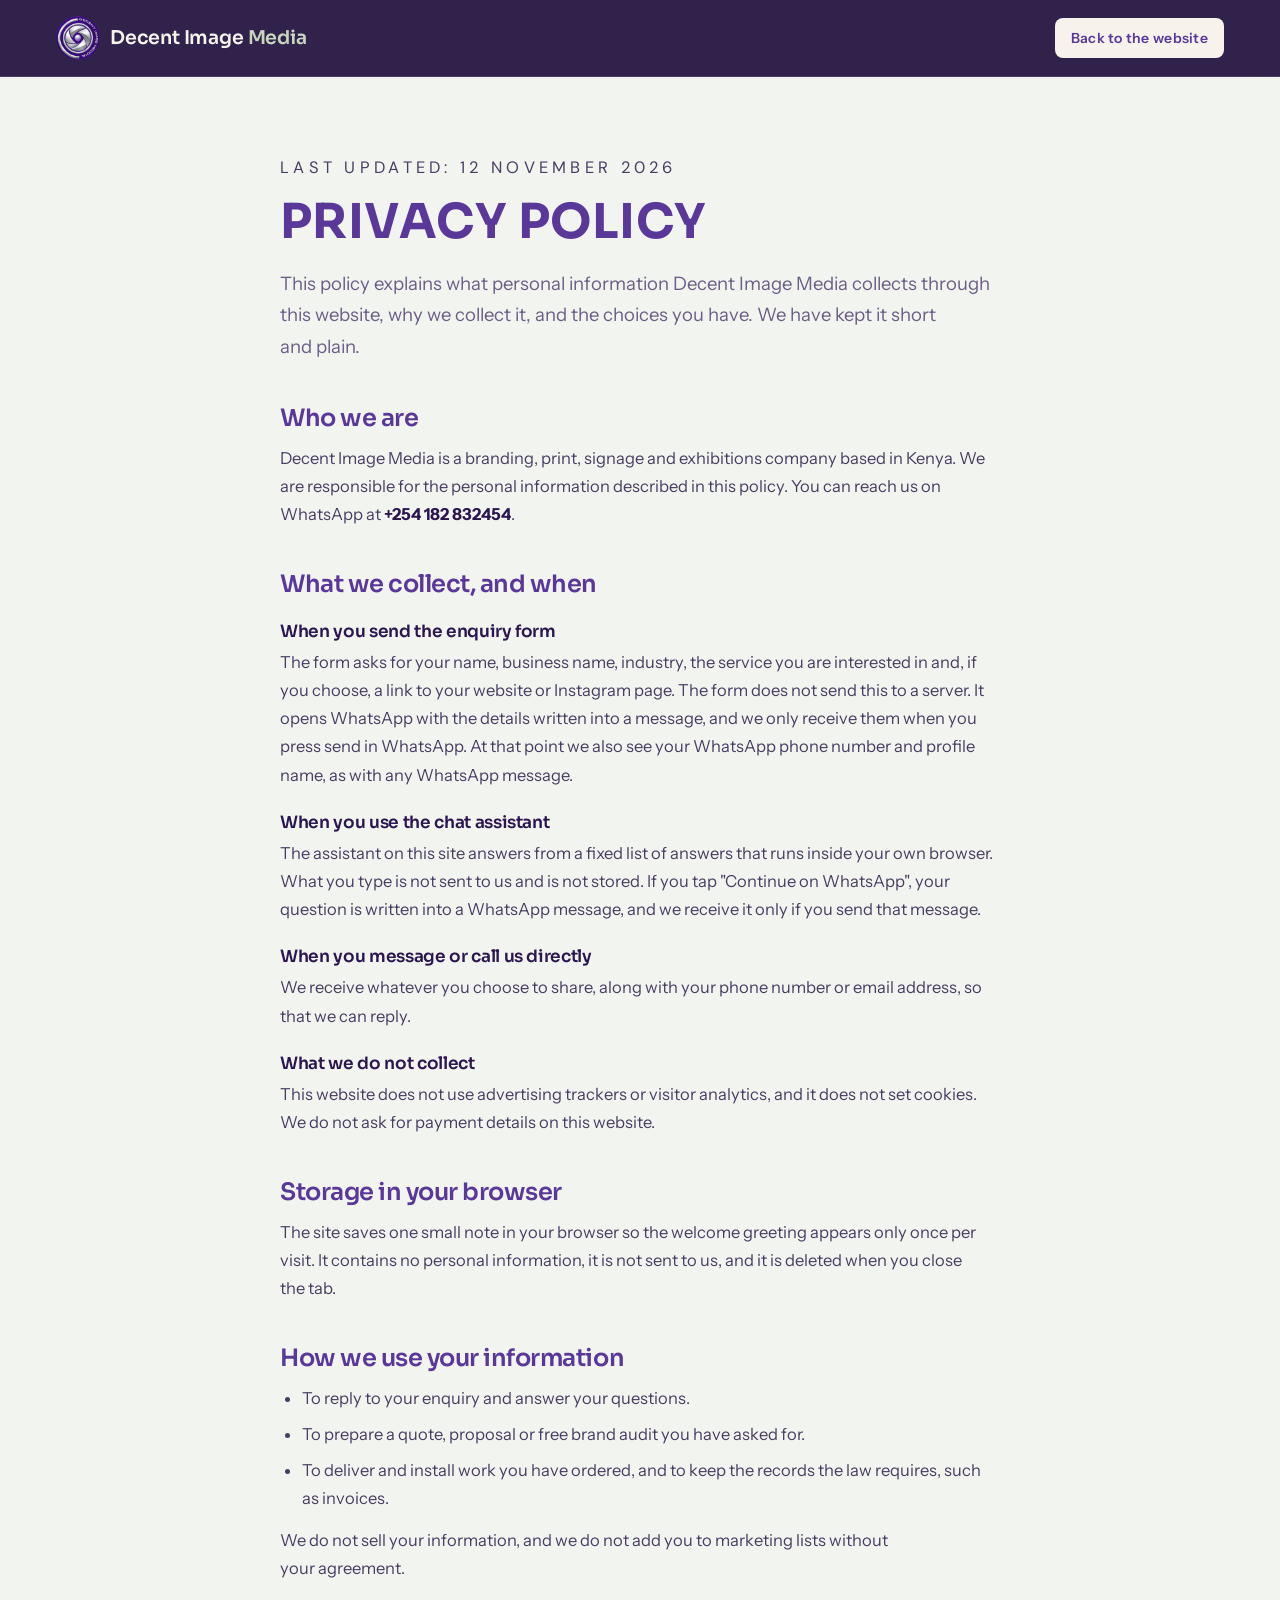
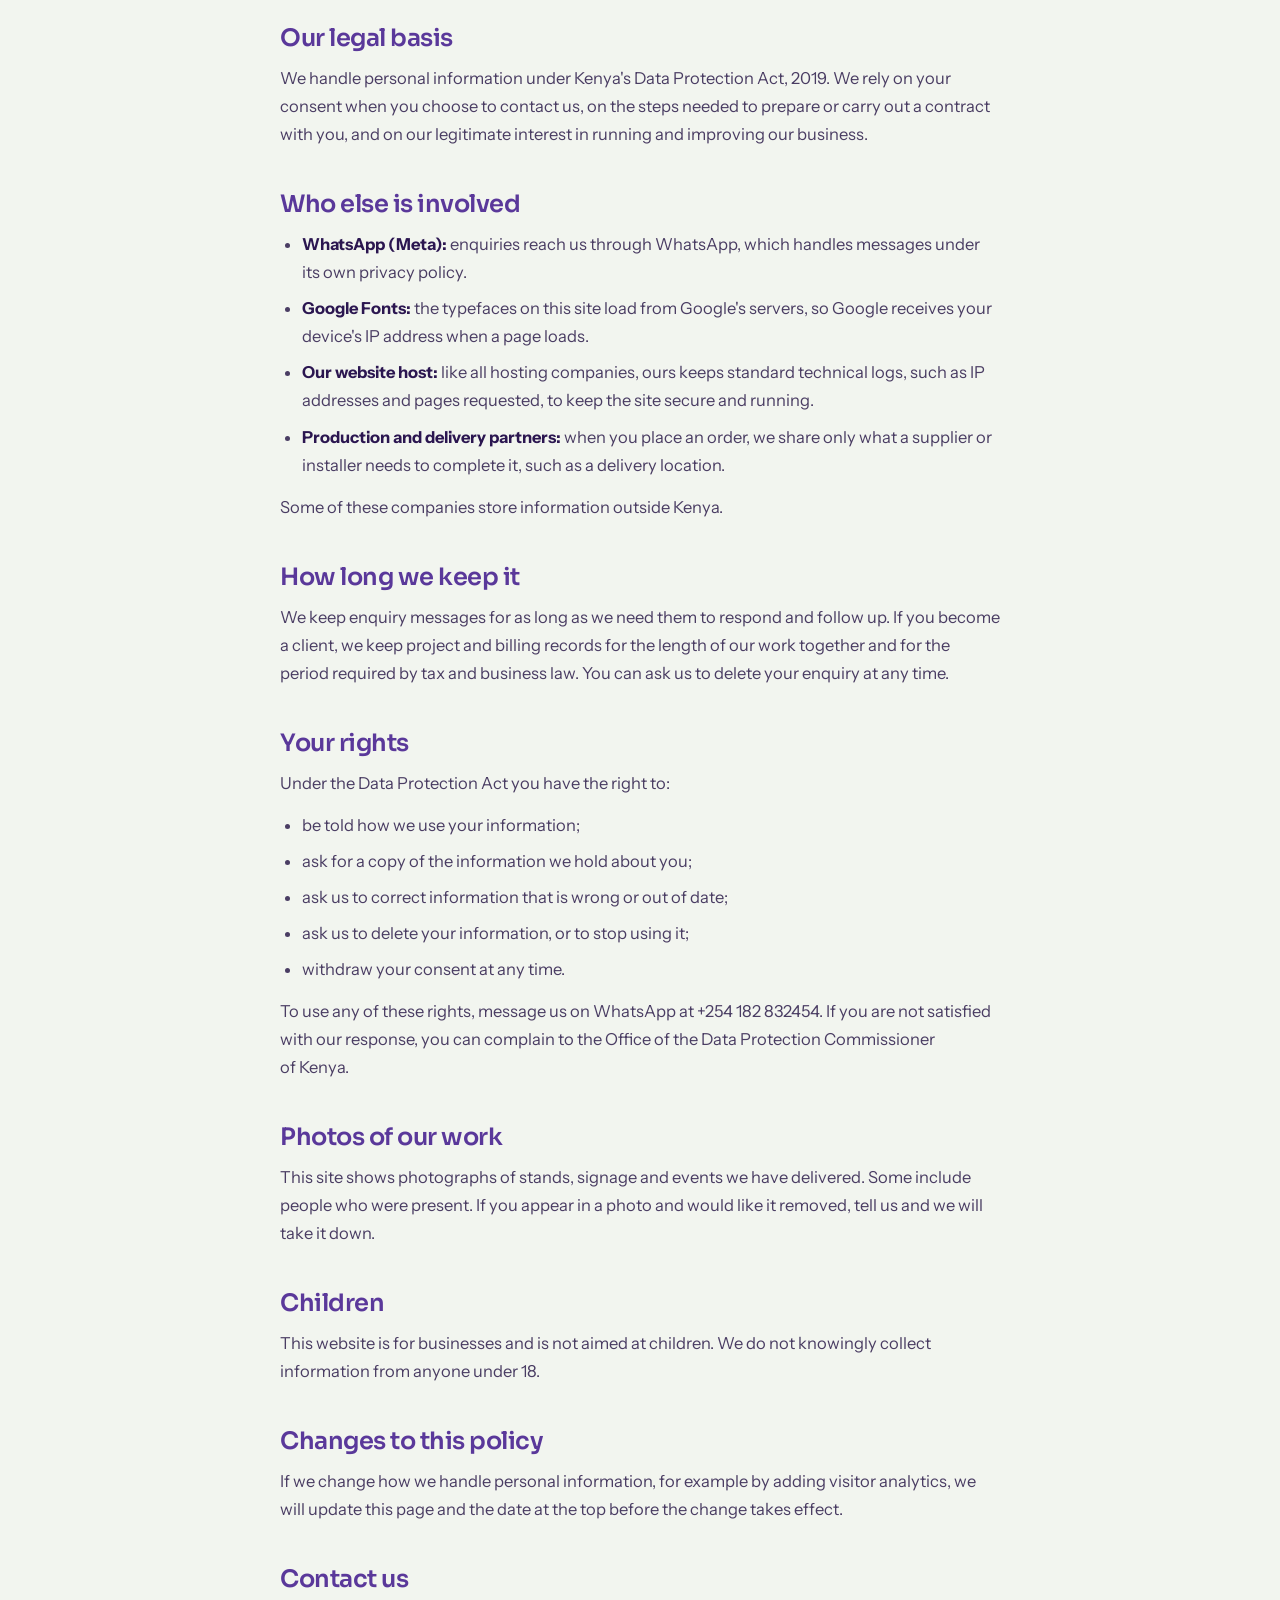
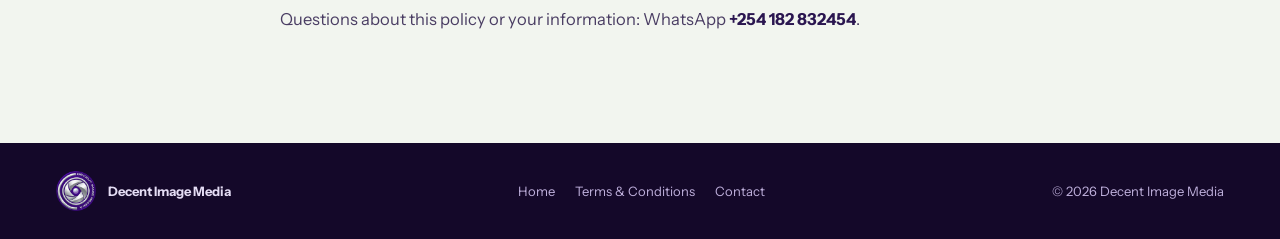
==== commit 26947114: "Add terms and conditions page; stop header wrapping at medium widths Co-Authored-By: Claude Fable 5." ====
--- a/privacy.html
+++ b/privacy.html
@@ -100,7 +100,7 @@
     <img src="logo.png" width="40" height="40" alt="">
     <div><b>Decent Image Media</b></div>
   </div>
-  <div class="foot-links"><a href="index.html">Home</a><a href="index.html#book">Contact</a></div>
+  <div class="foot-links"><a href="index.html">Home</a><a href="terms.html">Terms &amp; Conditions</a><a href="index.html#book">Contact</a></div>
   <span>© 2026 Decent Image Media</span>
 </footer>
 </body>
--- a/styles.css
+++ b/styles.css
@@ -531,3 +531,14 @@
 .policy ul{margin:0 0 14px 22px;display:grid;gap:8px}
 .policy-lead{font-size:18.5px!important;color:var(--muted)!important}
 .policy strong{color:var(--ink)}
+
+/* header: never wrap; switch to the menu button before things get tight */
+.logo,.nav nav a,.nav .btn-sm{white-space:nowrap}
+@media(max-width:1100px){
+  .menu-btn{display:flex;order:3}
+  .nav{flex-wrap:wrap}
+  .nav .btn-sm{margin-left:auto}
+  .nav nav{display:none;order:4;width:100%;flex-direction:column;gap:0;padding:6px 0 4px}
+  .nav nav.open{display:flex}
+  .nav nav a{padding:14px 2px;border-top:1px solid rgba(207,201,220,.18);font-size:16px;color:var(--ivory)}
+}
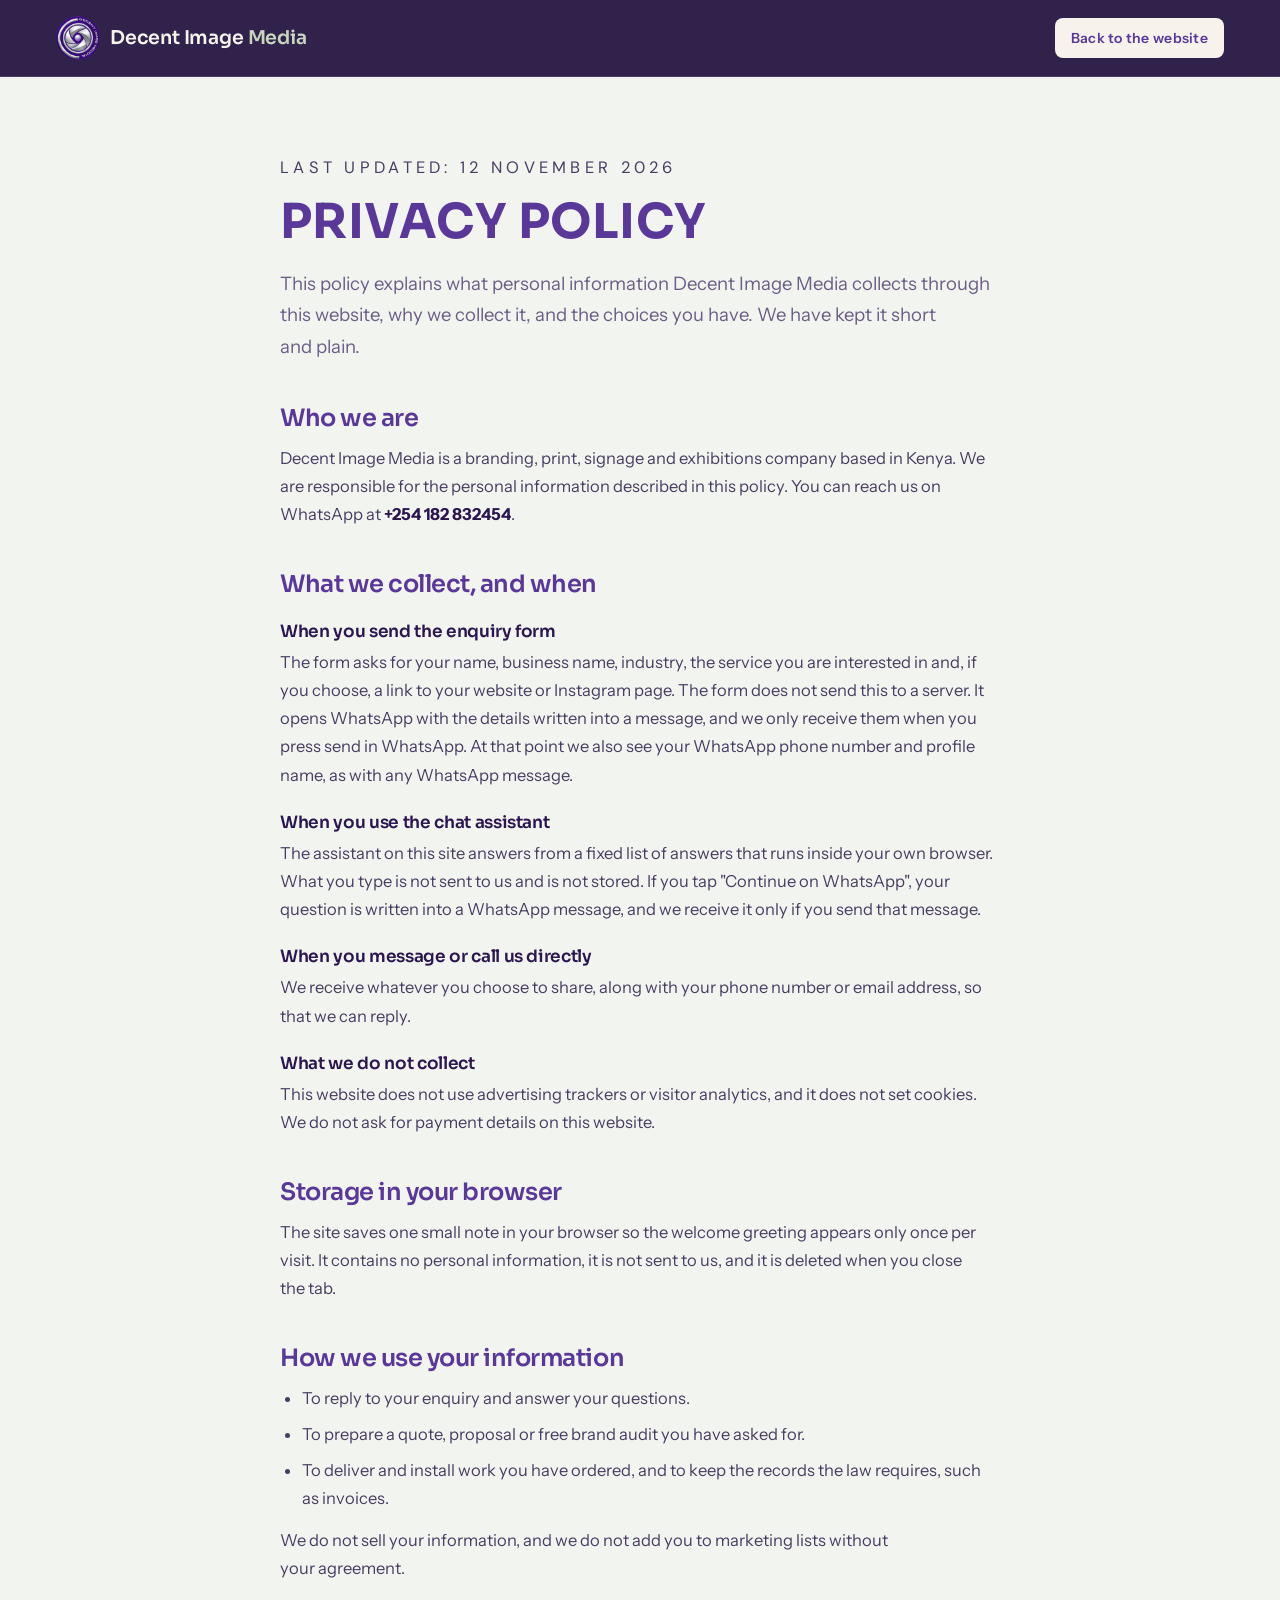
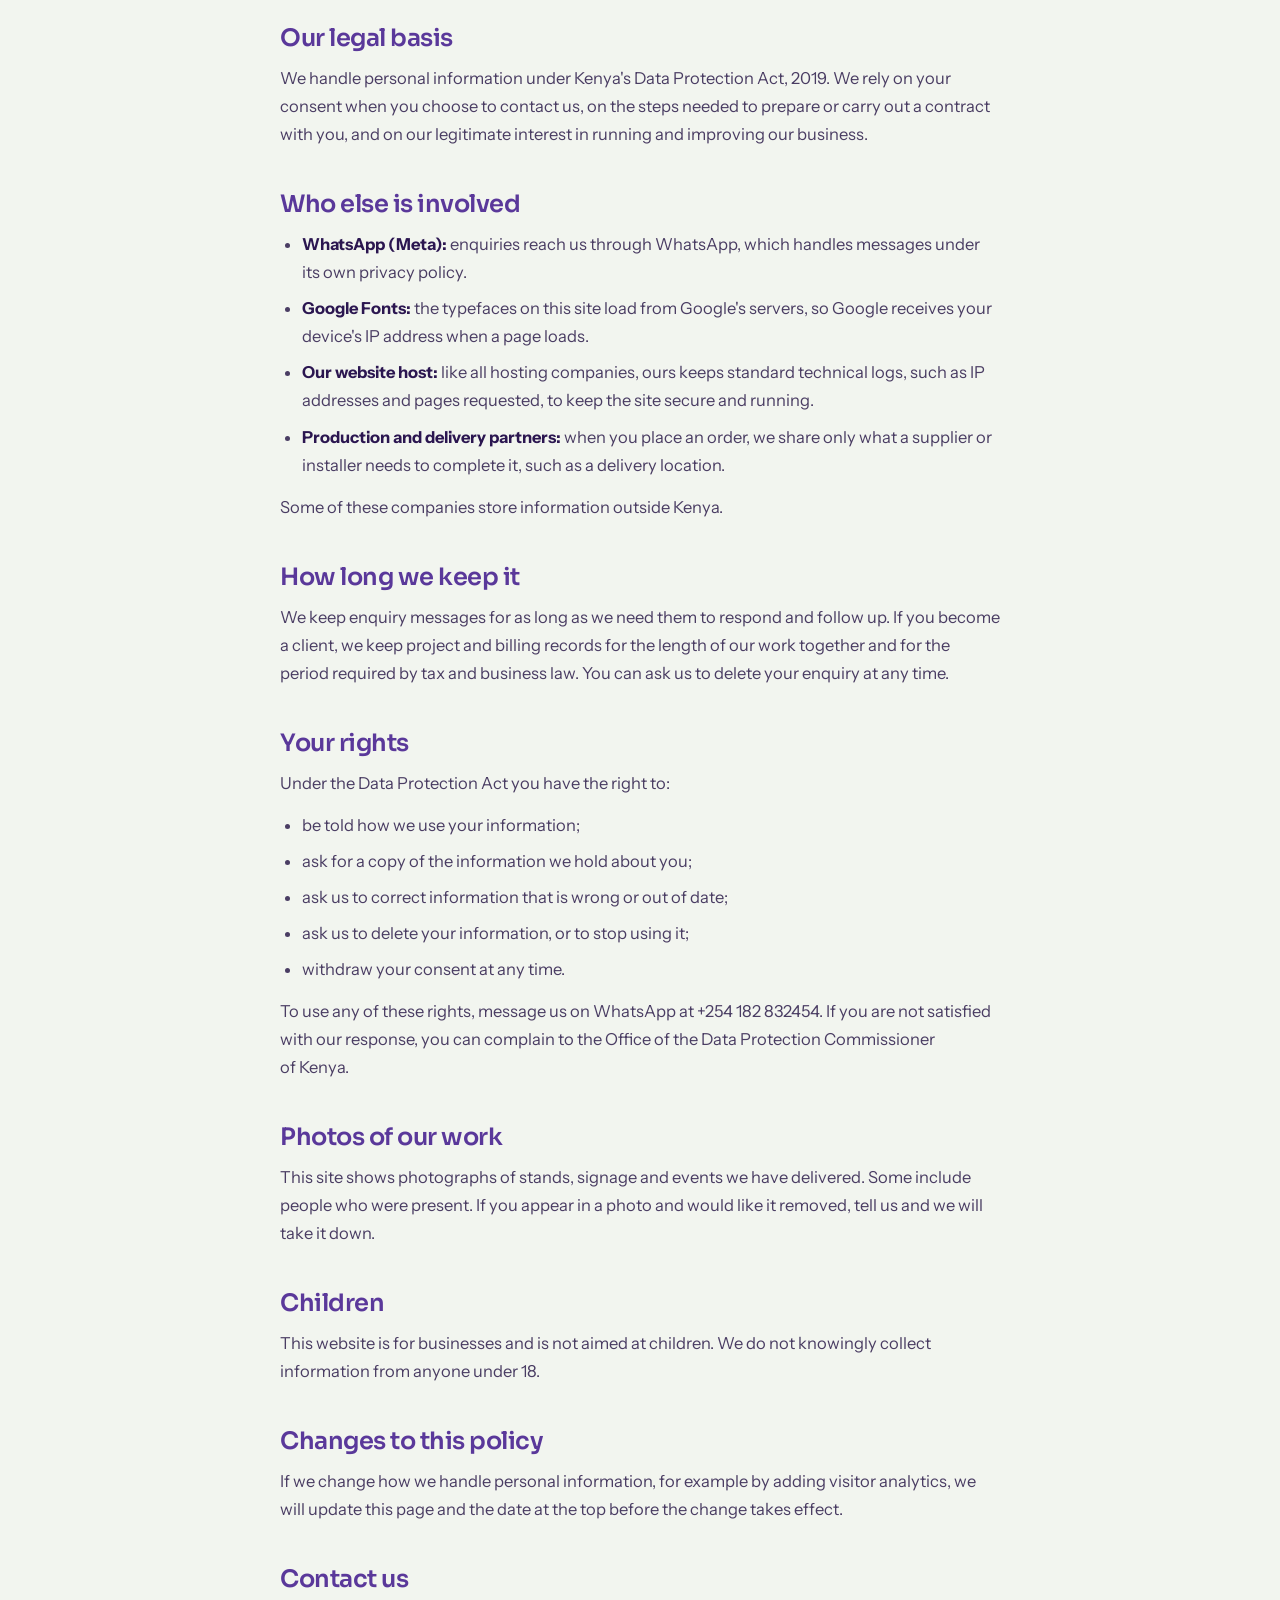
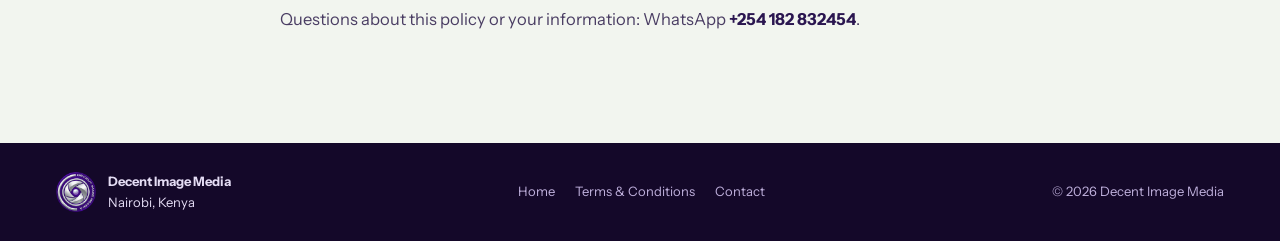
==== commit f10ee2d5: "Set footer address to Nairobi, Kenya Co-Authored-By: Claude Fable 5.2 <noreply@anthropic.com> Claude" ====
--- a/privacy.html
+++ b/privacy.html
@@ -98,7 +98,7 @@
 <footer class="footer">
   <div class="foot-brand">
     <img src="logo.png" width="40" height="40" alt="">
-    <div><b>Decent Image Media</b></div>
+    <div><b>Decent Image Media</b><br><span>Nairobi, Kenya</span></div>
   </div>
   <div class="foot-links"><a href="index.html">Home</a><a href="terms.html">Terms &amp; Conditions</a><a href="index.html#book">Contact</a></div>
   <span>© 2026 Decent Image Media</span>
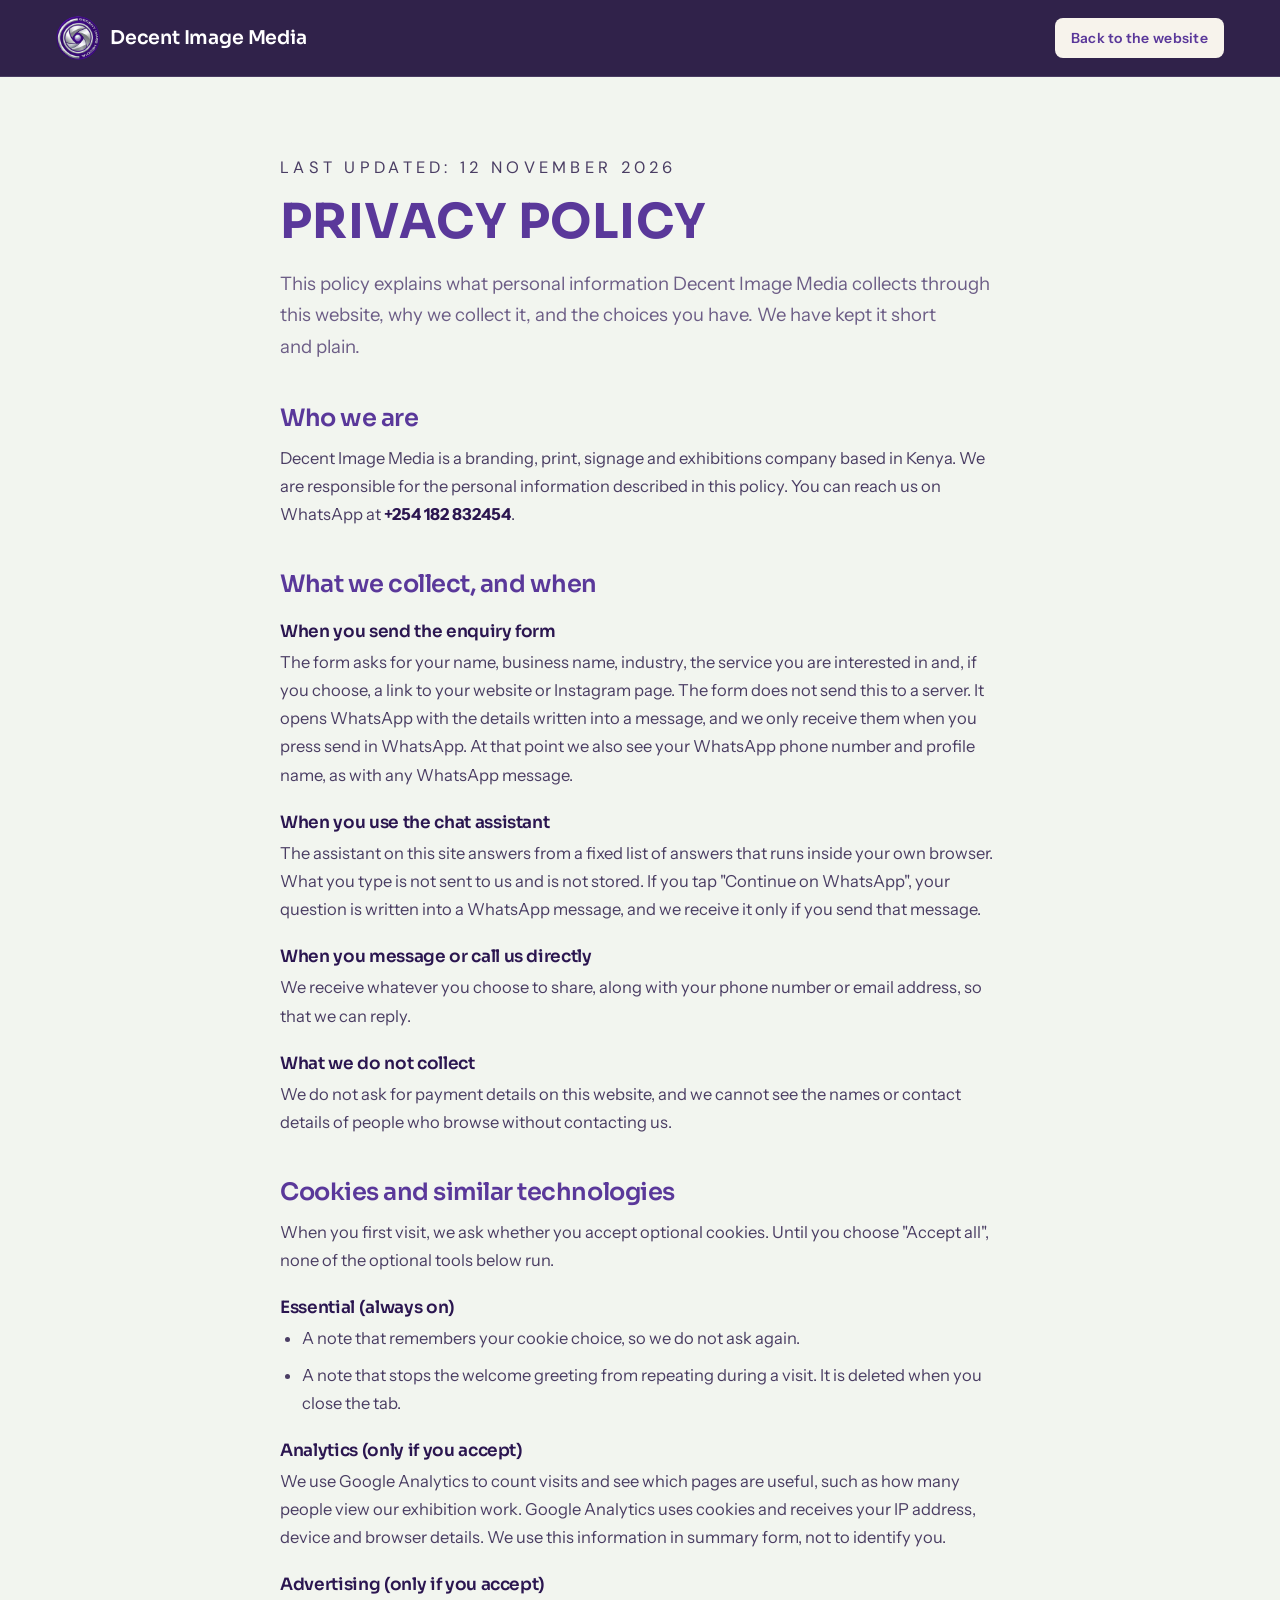
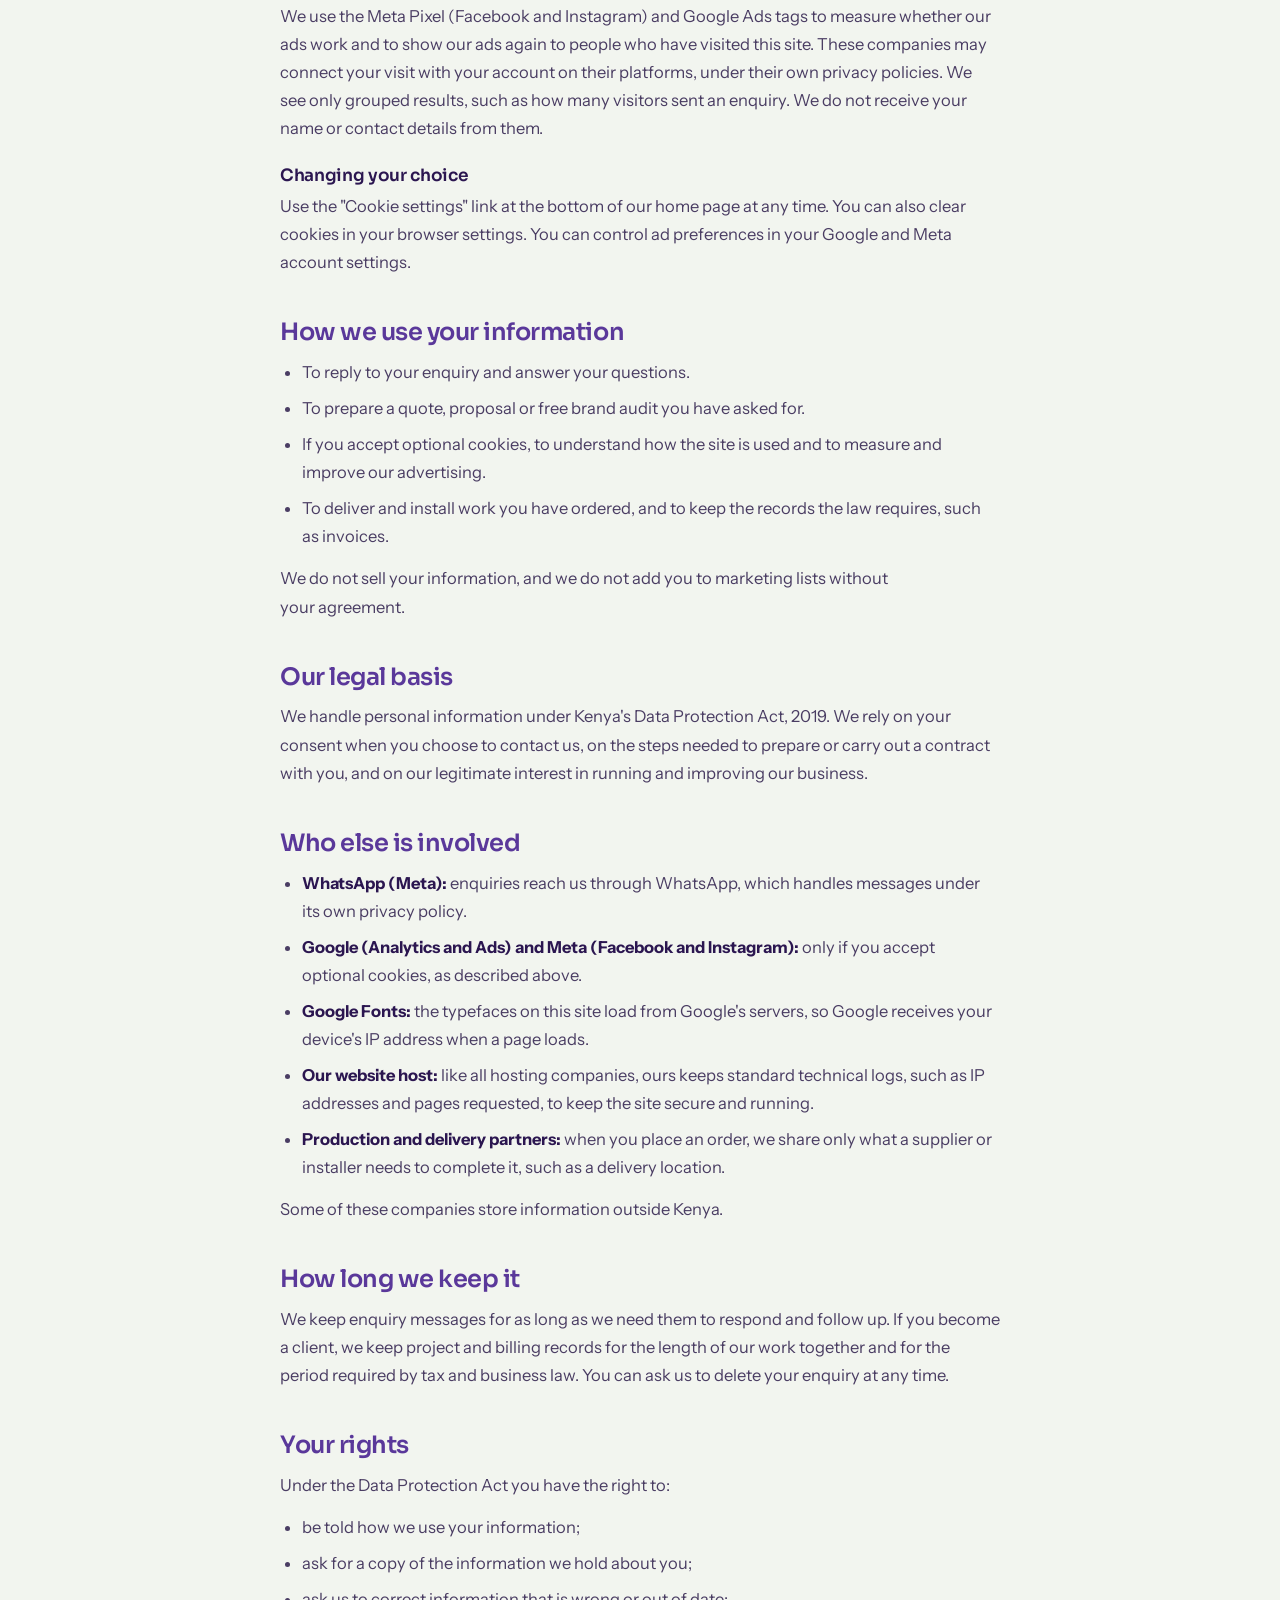
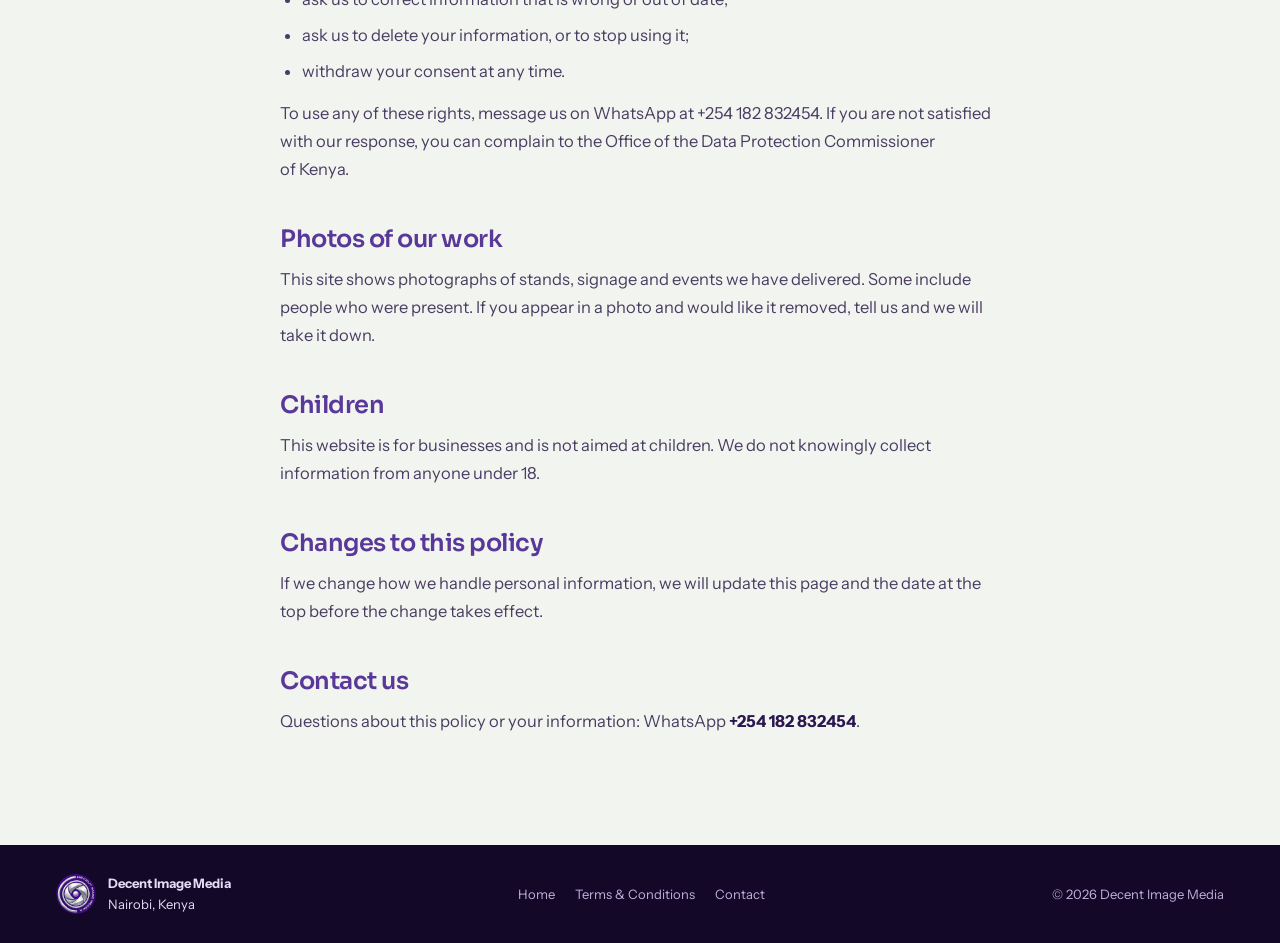
==== commit b6ad5b8b: "Add consent-gated analytics and ad tracking, phone menu contacts, business data Co-Authored-By: Clau" ====
--- a/privacy.html
+++ b/privacy.html
@@ -43,15 +43,27 @@
   <p>We receive whatever you choose to share, along with your phone number or email address, so that we can reply.</p>
 
   <h3>What we do not collect</h3>
-  <p>This website does not use advertising trackers or visitor analytics, and it does not set cookies. We do not ask for payment details on this website.</p>
+  <p>We do not ask for payment details on this website, and we cannot see the names or contact details of people who browse without contacting us.</p>
 
-  <h2>Storage in your browser</h2>
-  <p>The site saves one small note in your browser so the welcome greeting appears only once per visit. It contains no personal information, it is not sent to us, and it is deleted when you close the tab.</p>
+  <h2 id="cookies">Cookies and similar technologies</h2>
+  <p>When you first visit, we ask whether you accept optional cookies. Until you choose "Accept all", none of the optional tools below run.</p>
+  <h3>Essential (always on)</h3>
+  <ul>
+    <li>A note that remembers your cookie choice, so we do not ask again.</li>
+    <li>A note that stops the welcome greeting from repeating during a visit. It is deleted when you close the tab.</li>
+  </ul>
+  <h3>Analytics (only if you accept)</h3>
+  <p>We use Google Analytics to count visits and see which pages are useful, such as how many people view our exhibition work. Google Analytics uses cookies and receives your IP address, device and browser details. We use this information in summary form, not to identify you.</p>
+  <h3>Advertising (only if you accept)</h3>
+  <p>We use the Meta Pixel (Facebook and Instagram) and Google Ads tags to measure whether our ads work and to show our ads again to people who have visited this site. These companies may connect your visit with your account on their platforms, under their own privacy policies. We see only grouped results, such as how many visitors sent an enquiry. We do not receive your name or contact details from them.</p>
+  <h3>Changing your choice</h3>
+  <p>Use the "Cookie settings" link at the bottom of our home page at any time. You can also clear cookies in your browser settings. You can control ad preferences in your Google and Meta account settings.</p>
 
   <h2>How we use your information</h2>
   <ul>
     <li>To reply to your enquiry and answer your questions.</li>
     <li>To prepare a quote, proposal or free brand audit you have asked for.</li>
+    <li>If you accept optional cookies, to understand how the site is used and to measure and improve our advertising.</li>
     <li>To deliver and install work you have ordered, and to keep the records the law requires, such as invoices.</li>
   </ul>
   <p>We do not sell your information, and we do not add you to marketing lists without your agreement.</p>
@@ -62,6 +74,7 @@
   <h2>Who else is involved</h2>
   <ul>
     <li><strong>WhatsApp (Meta):</strong> enquiries reach us through WhatsApp, which handles messages under its own privacy policy.</li>
+    <li><strong>Google (Analytics and Ads) and Meta (Facebook and Instagram):</strong> only if you accept optional cookies, as described above.</li>
     <li><strong>Google Fonts:</strong> the typefaces on this site load from Google's servers, so Google receives your device's IP address when a page loads.</li>
     <li><strong>Our website host:</strong> like all hosting companies, ours keeps standard technical logs, such as IP addresses and pages requested, to keep the site secure and running.</li>
     <li><strong>Production and delivery partners:</strong> when you place an order, we share only what a supplier or installer needs to complete it, such as a delivery location.</li>
@@ -89,7 +102,7 @@
   <p>This website is for businesses and is not aimed at children. We do not knowingly collect information from anyone under 18.</p>
 
   <h2>Changes to this policy</h2>
-  <p>If we change how we handle personal information, for example by adding visitor analytics, we will update this page and the date at the top before the change takes effect.</p>
+  <p>If we change how we handle personal information, we will update this page and the date at the top before the change takes effect.</p>
 
   <h2>Contact us</h2>
   <p>Questions about this policy or your information: WhatsApp <strong>+254 182 832454</strong>.</p>
--- a/styles.css
+++ b/styles.css
@@ -542,3 +542,38 @@
   .nav nav.open{display:flex}
   .nav nav a{padding:14px 2px;border-top:1px solid rgba(207,201,220,.18);font-size:16px;color:var(--ivory)}
 }
+
+/* three-line menu button; turns into a cross when open */
+.menu-btn{gap:5px}
+.menu-btn span{transition:transform .2s var(--ease-out),opacity .15s var(--ease-out)}
+.menu-btn[aria-expanded="true"] span:first-child{transform:translateY(7px) rotate(45deg)}
+.menu-btn[aria-expanded="true"] span:nth-child(2){opacity:0}
+.menu-btn[aria-expanded="true"] span:last-child{transform:translateY(-7px) rotate(-45deg)}
+
+/* company name in the header: one colour */
+.logo,.logo em{color:#fff}
+
+/* countdown in a soft gold that sits well with royal purple and sage */
+:root{--gold:#f2cf73}
+.bar strong{color:var(--gold);letter-spacing:.02em}
+.bar{color:var(--gold)}
+
+/* contact block inside the phone menu */
+.nav-contact{display:none}
+@media(max-width:1100px){
+  .nav nav.open .nav-contact{display:flex;flex-direction:column;gap:6px;padding:18px 2px 8px;border-top:1px solid rgba(207,201,220,.18)}
+  .nav-contact span{font:500 11.5px/1 var(--label);letter-spacing:.22em;text-transform:uppercase;color:var(--gold)}
+  .nav .nav-contact a{border:0;padding:6px 0;color:var(--ivory);font-weight:500}
+  .nav-contact p{color:var(--platinum);font-size:14.5px}
+}
+
+/* cookie consent banner */
+.consent{position:fixed;left:max(16px,env(safe-area-inset-left,0px));bottom:calc(16px + env(safe-area-inset-bottom,0px));z-index:45;width:min(440px,calc(100vw - 32px));background:var(--royal);color:var(--ivory);border:1px solid rgba(207,201,220,.25);border-radius:14px;padding:18px 18px 16px;box-shadow:0 24px 60px rgba(8,3,20,.45);display:flex;flex-direction:column;gap:14px;animation:chat-in .3s var(--ease-out)}
+.consent[hidden]{display:none}
+.consent p{font-size:14px;line-height:1.55;color:#ded6ee}
+.consent b{color:#fff}
+.consent a{color:var(--gold);text-decoration:underline}
+.consent-btns{display:flex;gap:10px;justify-content:flex-end;flex-wrap:wrap}
+.consent button{min-height:42px;padding:0 18px;border-radius:8px;font:600 14px/1 var(--sans);cursor:pointer;border:1px solid rgba(207,201,220,.4);background:transparent;color:var(--ivory)}
+.consent .consent-yes{background:var(--ivory);color:var(--purple);border-color:var(--ivory)}
+@media(prefers-reduced-motion:reduce){.consent{animation:none}}
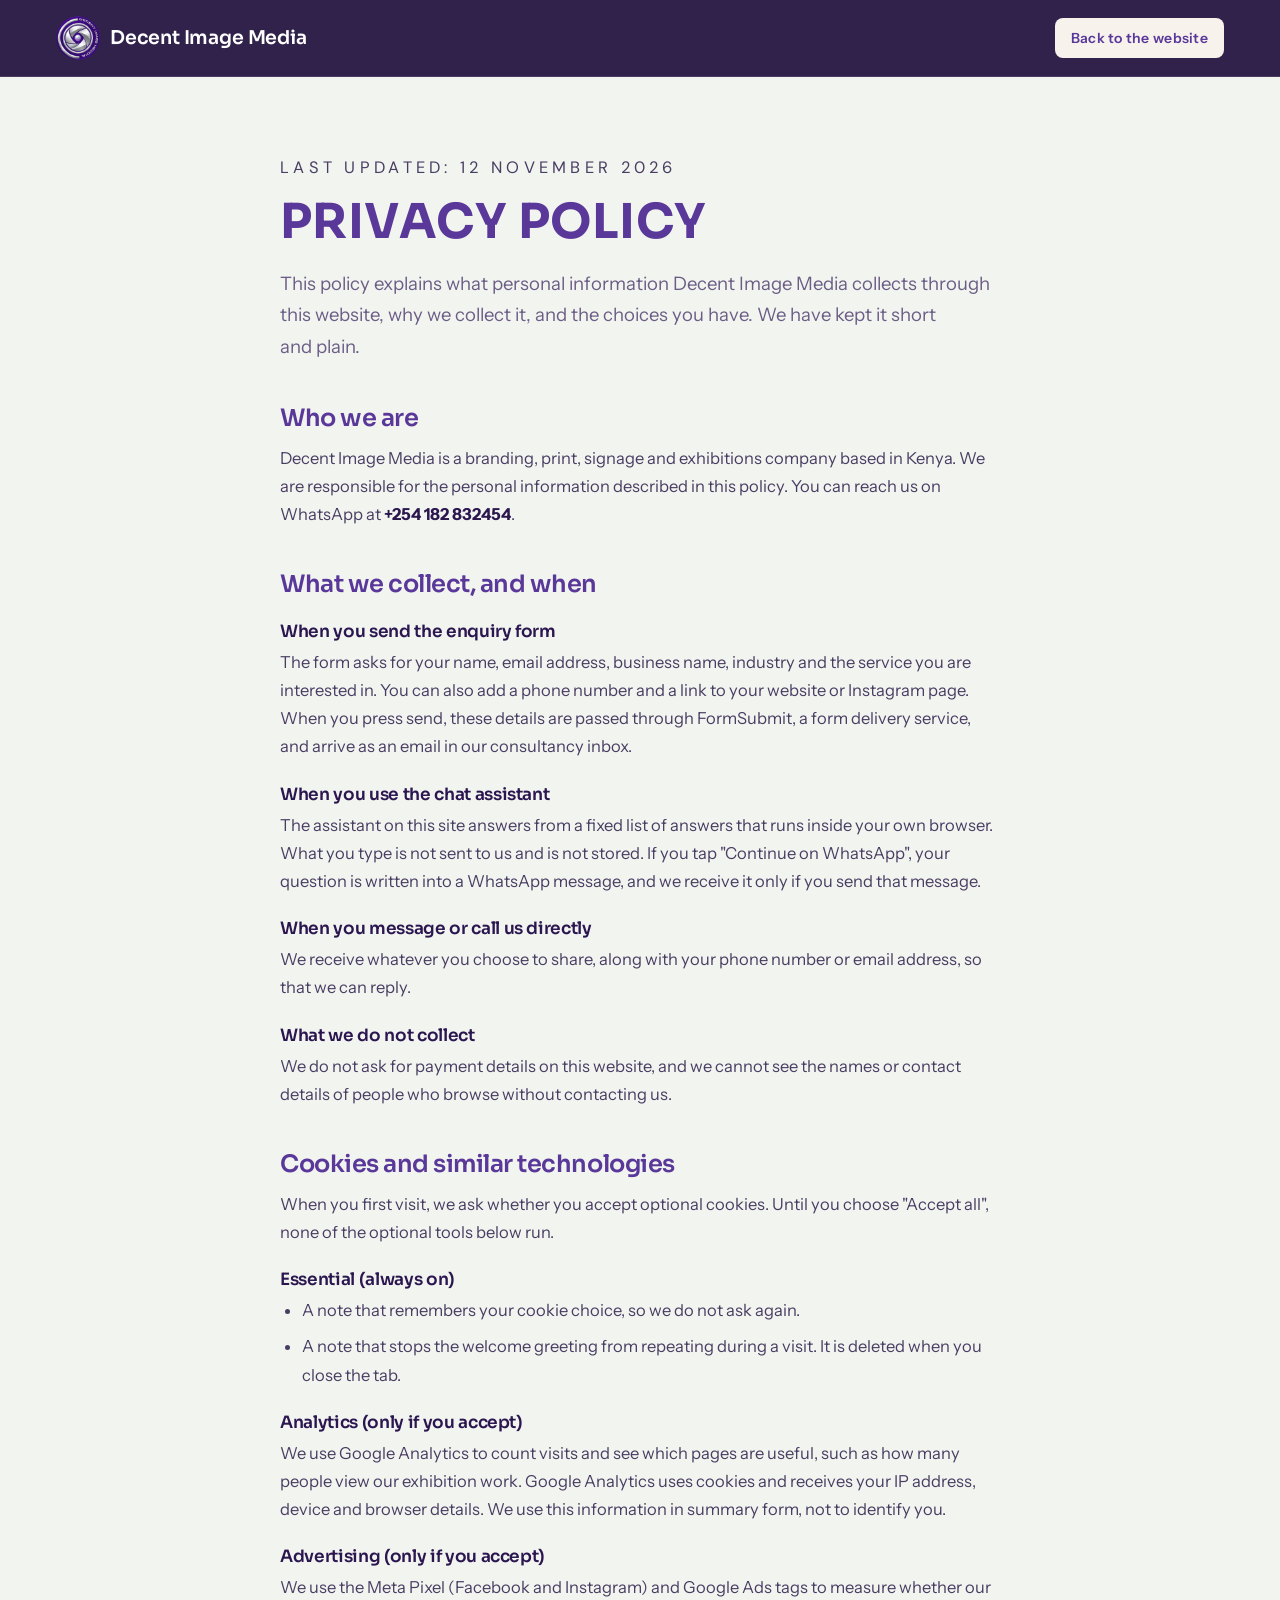
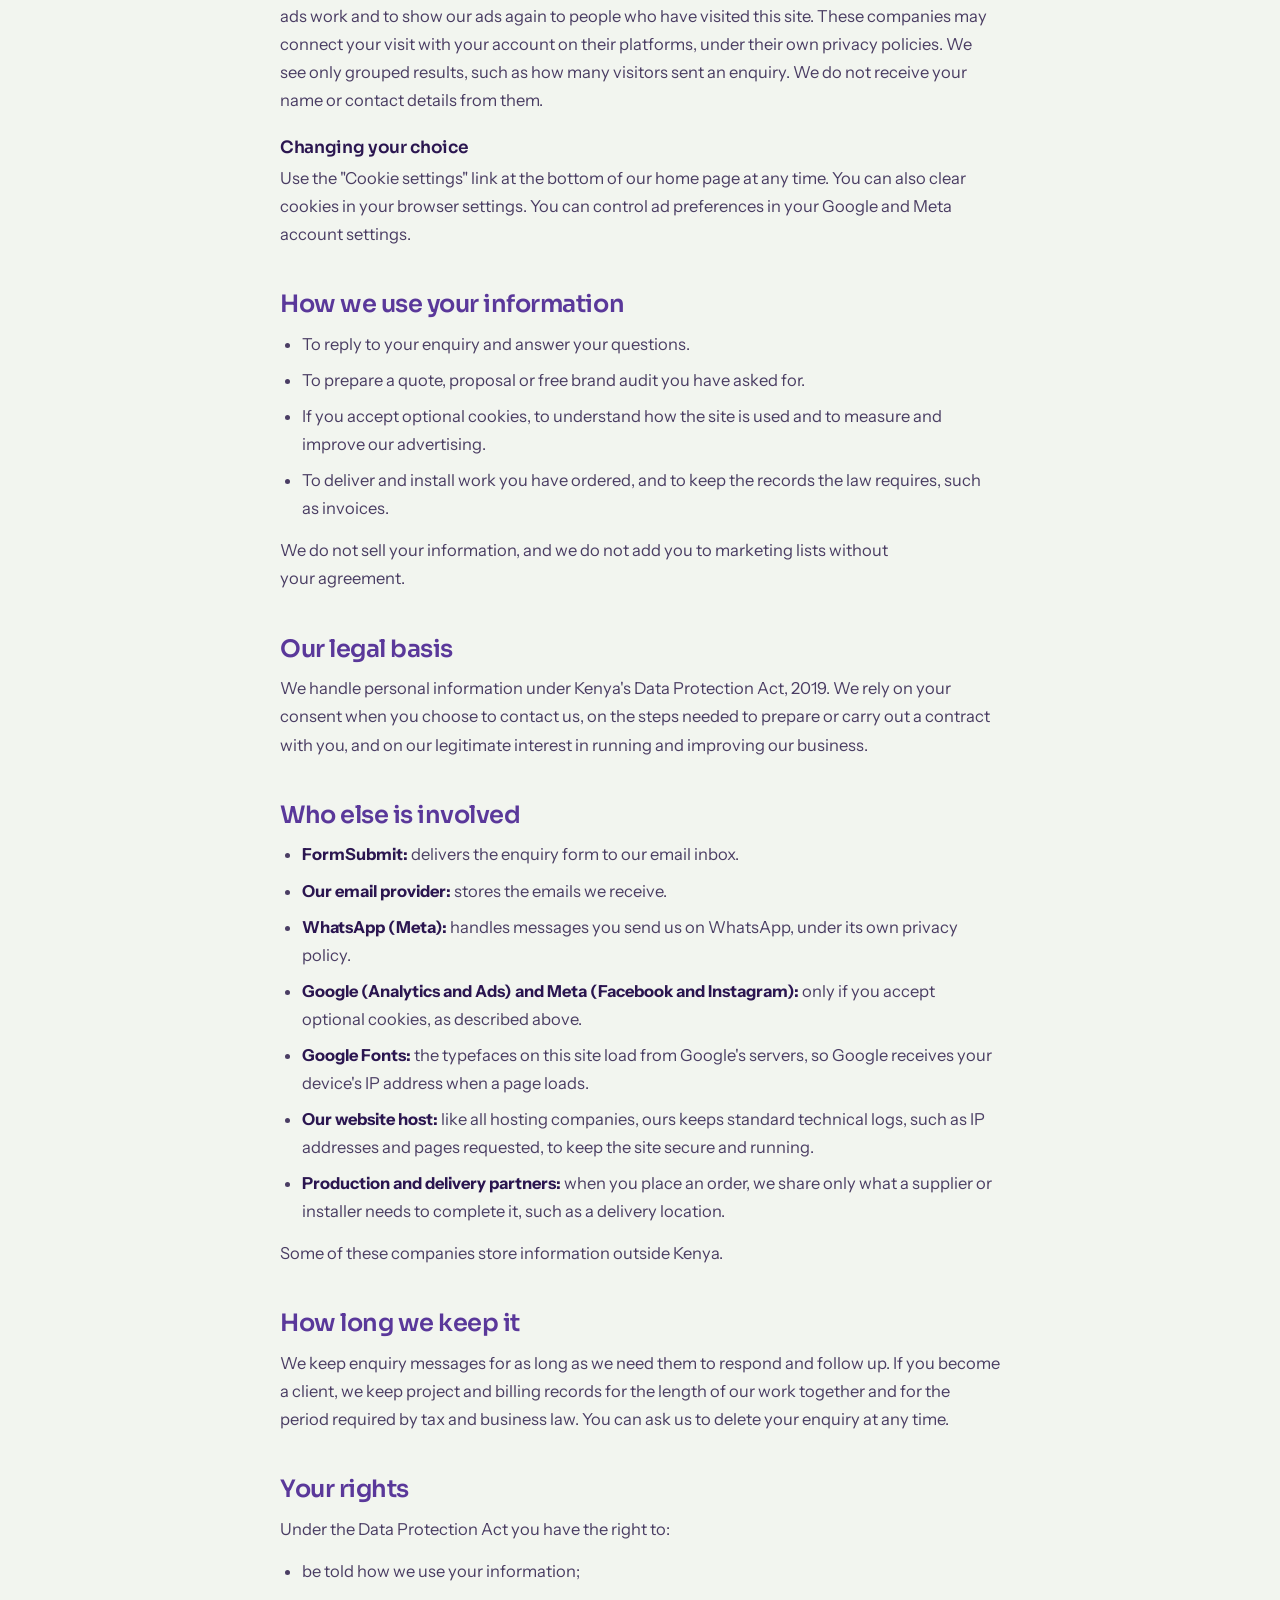
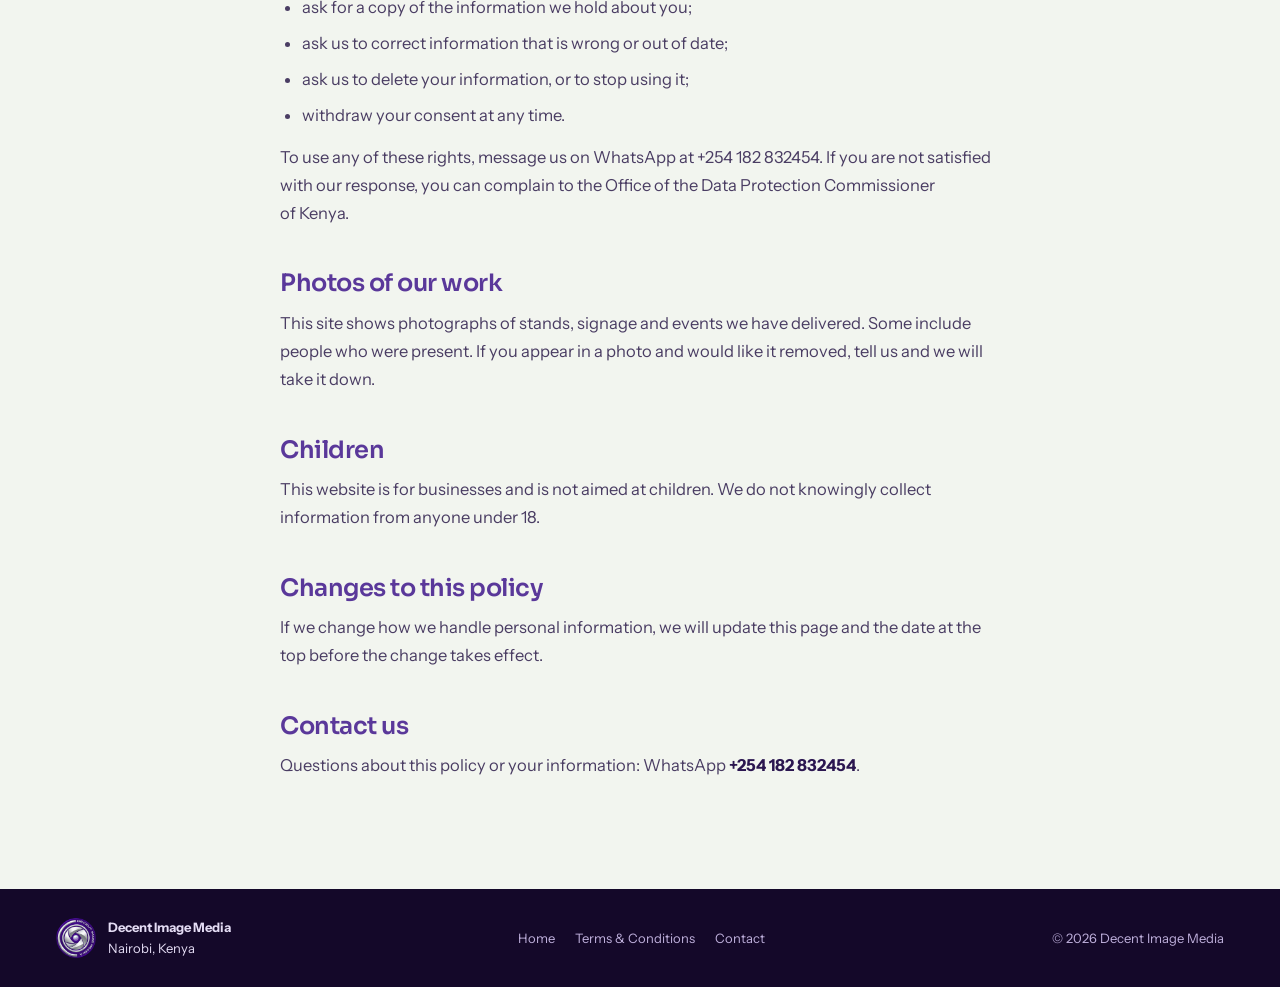
==== commit 4cd9b7e2: "Send enquiry form to the consultancy inbox; add email and phone fields; real email addresses Co-Auth" ====
--- a/privacy.html
+++ b/privacy.html
@@ -8,6 +8,7 @@
 <link rel="preconnect" href="https://fonts.googleapis.com">
 <link rel="preconnect" href="https://fonts.gstatic.com" crossorigin>
 <link href="https://fonts.googleapis.com/css2?family=DM+Sans:wght@400;500&family=Instrument+Sans:wght@400;500;600&family=Sora:wght@400;500;600;700&family=Syncopate:wght@700&display=swap" rel="stylesheet">
+<link rel="canonical" href="https://decentimagemedia.com/privacy.html">
 <link rel="icon" type="image/png" href="favicon.png">
 <link rel="stylesheet" href="styles.css">
 </head>
@@ -34,7 +35,7 @@
 
   <h2>What we collect, and when</h2>
   <h3>When you send the enquiry form</h3>
-  <p>The form asks for your name, business name, industry, the service you are interested in and, if you choose, a link to your website or Instagram page. The form does not send this to a server. It opens WhatsApp with the details written into a message, and we only receive them when you press send in WhatsApp. At that point we also see your WhatsApp phone number and profile name, as with any WhatsApp message.</p>
+  <p>The form asks for your name, email address, business name, industry and the service you are interested in. You can also add a phone number and a link to your website or Instagram page. When you press send, these details are passed through FormSubmit, a form delivery service, and arrive as an email in our consultancy inbox.</p>
 
   <h3>When you use the chat assistant</h3>
   <p>The assistant on this site answers from a fixed list of answers that runs inside your own browser. What you type is not sent to us and is not stored. If you tap "Continue on WhatsApp", your question is written into a WhatsApp message, and we receive it only if you send that message.</p>
@@ -73,7 +74,9 @@
 
   <h2>Who else is involved</h2>
   <ul>
-    <li><strong>WhatsApp (Meta):</strong> enquiries reach us through WhatsApp, which handles messages under its own privacy policy.</li>
+    <li><strong>FormSubmit:</strong> delivers the enquiry form to our email inbox.</li>
+    <li><strong>Our email provider:</strong> stores the emails we receive.</li>
+    <li><strong>WhatsApp (Meta):</strong> handles messages you send us on WhatsApp, under its own privacy policy.</li>
     <li><strong>Google (Analytics and Ads) and Meta (Facebook and Instagram):</strong> only if you accept optional cookies, as described above.</li>
     <li><strong>Google Fonts:</strong> the typefaces on this site load from Google's servers, so Google receives your device's IP address when a page loads.</li>
     <li><strong>Our website host:</strong> like all hosting companies, ours keeps standard technical logs, such as IP addresses and pages requested, to keep the site secure and running.</li>
--- a/styles.css
+++ b/styles.css
@@ -577,3 +577,21 @@
 .consent button{min-height:42px;padding:0 18px;border-radius:8px;font:600 14px/1 var(--sans);cursor:pointer;border:1px solid rgba(207,201,220,.4);background:transparent;color:var(--ivory)}
 .consent .consent-yes{background:var(--ivory);color:var(--purple);border-color:var(--ivory)}
 @media(prefers-reduced-motion:reduce){.consent{animation:none}}
+
+/* hand-drawn sage underline under "impossible to miss!" */
+h1 .swoosh{position:relative;display:inline-block;padding-bottom:.16em}
+h1 .swoosh::after{content:"";position:absolute;left:2%;right:2%;bottom:-.08em;height:.28em;
+  background:url("data:image/svg+xml,%3Csvg xmlns='http://www.w3.org/2000/svg' viewBox='0 0 400 24' preserveAspectRatio='none'%3E%3Cpath d='M4 16 C 90 6, 200 4, 396 12' fill='none' stroke='%23c8d6c0' stroke-width='6' stroke-linecap='round'/%3E%3C/svg%3E") center/100% 100% no-repeat;
+  transform-origin:left center;animation:swoosh-draw .9s .5s var(--ease-out) both}
+@keyframes swoosh-draw{from{transform:scaleX(0)}to{transform:scaleX(1)}}
+@media(prefers-reduced-motion:reduce){h1 .swoosh::after{animation:none}}
+
+/* enquiry form additions */
+.form label small{font-size:inherit;opacity:.75}
+.form .hp{position:absolute;left:-9999px;width:1px;height:1px;opacity:0}
+.form .btn:disabled{opacity:.7;cursor:progress}
+.form-note.ok{color:#2f6b3a;font-weight:500}
+.form-note.err{color:#a3324a}
+.email-card b a{color:inherit}
+@media(hover:hover){.email-card b a:hover{text-decoration:underline}}
+.email-card b{overflow-wrap:normal;word-break:normal;font-size:15px}
